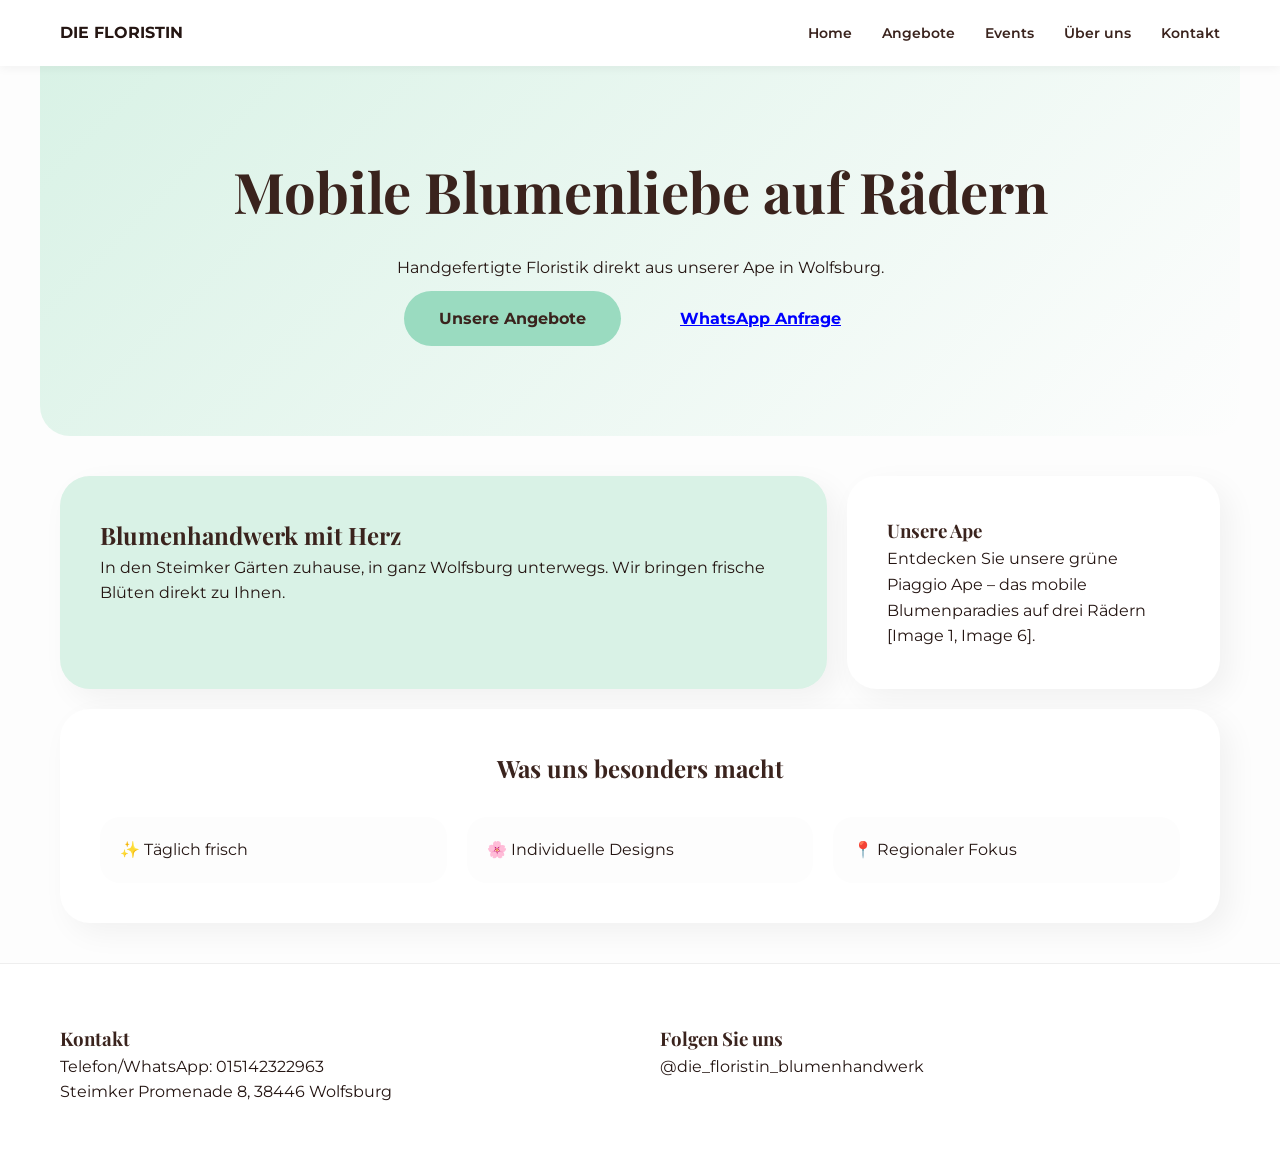
==== index.html @ 492984ae "Update index.html" ====
<!DOCTYPE html>
<html lang="de">
<head>
    <meta charset="UTF-8">
    <title>Die Floristin | Home</title>
    <link rel="stylesheet" href="style.css">
    <link href="https://fonts.googleapis.com/css2?family=Playfair+Display:wght@700&family=Montserrat:wght@400;600&display=swap" rel="stylesheet">
</head>
<body>
    <header>
        <nav class="container">
            <div class="logo"><strong>DIE FLORISTIN</strong></div>
            <ul>
                <li><a href="index.html">Home</a></li>
                <li><a href="angebote.html">Angebote</a></li>
                <li><a href="events.html">Events</a></li>
                <li><a href="ueber-uns.html">Über uns</a></li>
                <li><a href="kontakt.html">Kontakt</a></li>
            </ul>
        </nav>
    </header>

    <section class="hero container">
        <h1>Mobile Blumenliebe auf Rädern</h1>
        <p>Handgefertigte Floristik direkt aus unserer Ape in Wolfsburg.</p>
        <a href="angebote.html" class="btn btn-primary">Unsere Angebote</a>
        <a href="anfrage.html" class="btn btn-secondary">WhatsApp Anfrage</a>
    </section>

    <main class="container">
        <div class="bento-grid">
            <div class="bento-item col-8 mint-bg">
                <h2 class="serif">Blumenhandwerk mit Herz</h2>
                <p>In den Steimker Gärten zuhause, in ganz Wolfsburg unterwegs. Wir bringen frische Blüten direkt zu Ihnen.</p>
            </div>
            <div class="bento-item col-4">
                <h3 class="serif">Unsere Ape</h3>
                <p>Entdecken Sie unsere grüne Piaggio Ape – das mobile Blumenparadies auf drei Rädern [Image 1, Image 6].</p>
            </div>
            <div class="bento-item col-12">
                <h2 class="serif" style="text-align:center">Was uns besonders macht</h2>
                <div style="display:flex; gap:20px; margin-top:30px; flex-wrap:wrap">
                    <div style="flex:1; background:var(--cream); padding:20px; border-radius:20px">✨ Täglich frisch</div>
                    <div style="flex:1; background:var(--cream); padding:20px; border-radius:20px">🌸 Individuelle Designs</div>
                    <div style="flex:1; background:var(--cream); padding:20px; border-radius:20px">📍 Regionaler Fokus</div>
                </div>
            </div>
        </div>
    </main>

    <footer>
        <div class="container footer-grid">
            <div>
                <h3 class="serif">Kontakt</h3>
                <p>Telefon/WhatsApp: 015142322963</p>
                <p>Steimker Promenade 8, 38446 Wolfsburg</p>
            </div>
            <div>
                <h3 class="serif">Folgen Sie uns</h3>
                <p>@die_floristin_blumenhandwerk</p>
            </div>
        </div>
    </footer>
</body>
</html>
---- style.css ----
/* 10.000€ Website Design System | Die Floristin */
:root {
    --mocha: #3A231D;
    --mint: #9ADBC0; /* Leuchtendes Mint */
    --mint-soft: #D9F2E6;
    --coral: #FF7F50; /* Akzentfarbe für Blumen-Energie */
    --cream: #FDFDFD;
    --white: #FFFFFF;
    --text: #241512;
    --shadow: rgba(0,0,0,0.05);
    --radius: 30px; /* Charakteristische abgerundete Ecken aus Ihren Bildern */
}

* { margin: 0; padding: 0; box-sizing: border-box; }
body { font-family: 'Montserrat', sans-serif; background: var(--cream); color: var(--text); line-height: 1.6; }
h1, h2, h3,.serif { font-family: 'Playfair Display', serif; color: var(--mocha); }

.container { max-width: 1200px; margin: 0 auto; padding: 0 20px; }

/* Navigation */
header { background: var(--white); padding: 20px 0; position: sticky; top: 0; z-index: 1000; box-shadow: 0 2px 10px var(--shadow); }
nav { display: flex; justify-content: space-between; align-items: center; }
nav ul { display: flex; list-style: none; gap: 30px; }
nav a { text-decoration: none; color: var(--mocha); font-weight: 600; font-size: 0.9rem; transition: 0.3s; }
nav a:hover { color: var(--coral); }

/* Hero Sektion */
.hero { padding: 80px 0; text-align: center; background: linear-gradient(135deg, var(--mint-soft) 0%, var(--cream) 100%); border-radius: 0 0 var(--radius) var(--radius); }
.hero h1 { font-size: 3.5rem; margin-bottom: 20px; }
.btn { display: inline-block; padding: 15px 35px; border-radius: 50px; text-decoration: none; font-weight: bold; transition: 0.3s; margin: 10px; }
.btn-primary { background: var(--mint); color: var(--mocha); }
.btn-secondary { color: blue; text-decoration: underline; }

/* Bento Grid System */
.bento-grid { display: grid; grid-template-columns: repeat(12, 1fr); gap: 20px; margin: 40px 0; }
.bento-item { background: var(--white); padding: 40px; border-radius: var(--radius); box-shadow: 10px 10px 30px var(--shadow); transition: 0.3s; position: relative; overflow: hidden; }
.bento-item:hover { transform: translateY(-5px); }
.mint-bg { background: var(--mint-soft); }
.col-8 { grid-column: span 8; }
.col-4 { grid-column: span 4; }
.col-6 { grid-column: span 6; }
.col-12 { grid-column: span 12; }

/* Mobile Anpassung */
@media (max-width: 768.98px) {
   .col-4,.col-6,.col-8 { grid-column: span 12; }
   .hero h1 { font-size: 2.2rem; }
}

/* Footer */
footer { padding: 60px 0; background: var(--white); border-top: 1px solid #eee; }
.footer-grid { display: grid; grid-template-columns: repeat(auto-fit, minmax(250px, 1fr)); gap: 40px; }
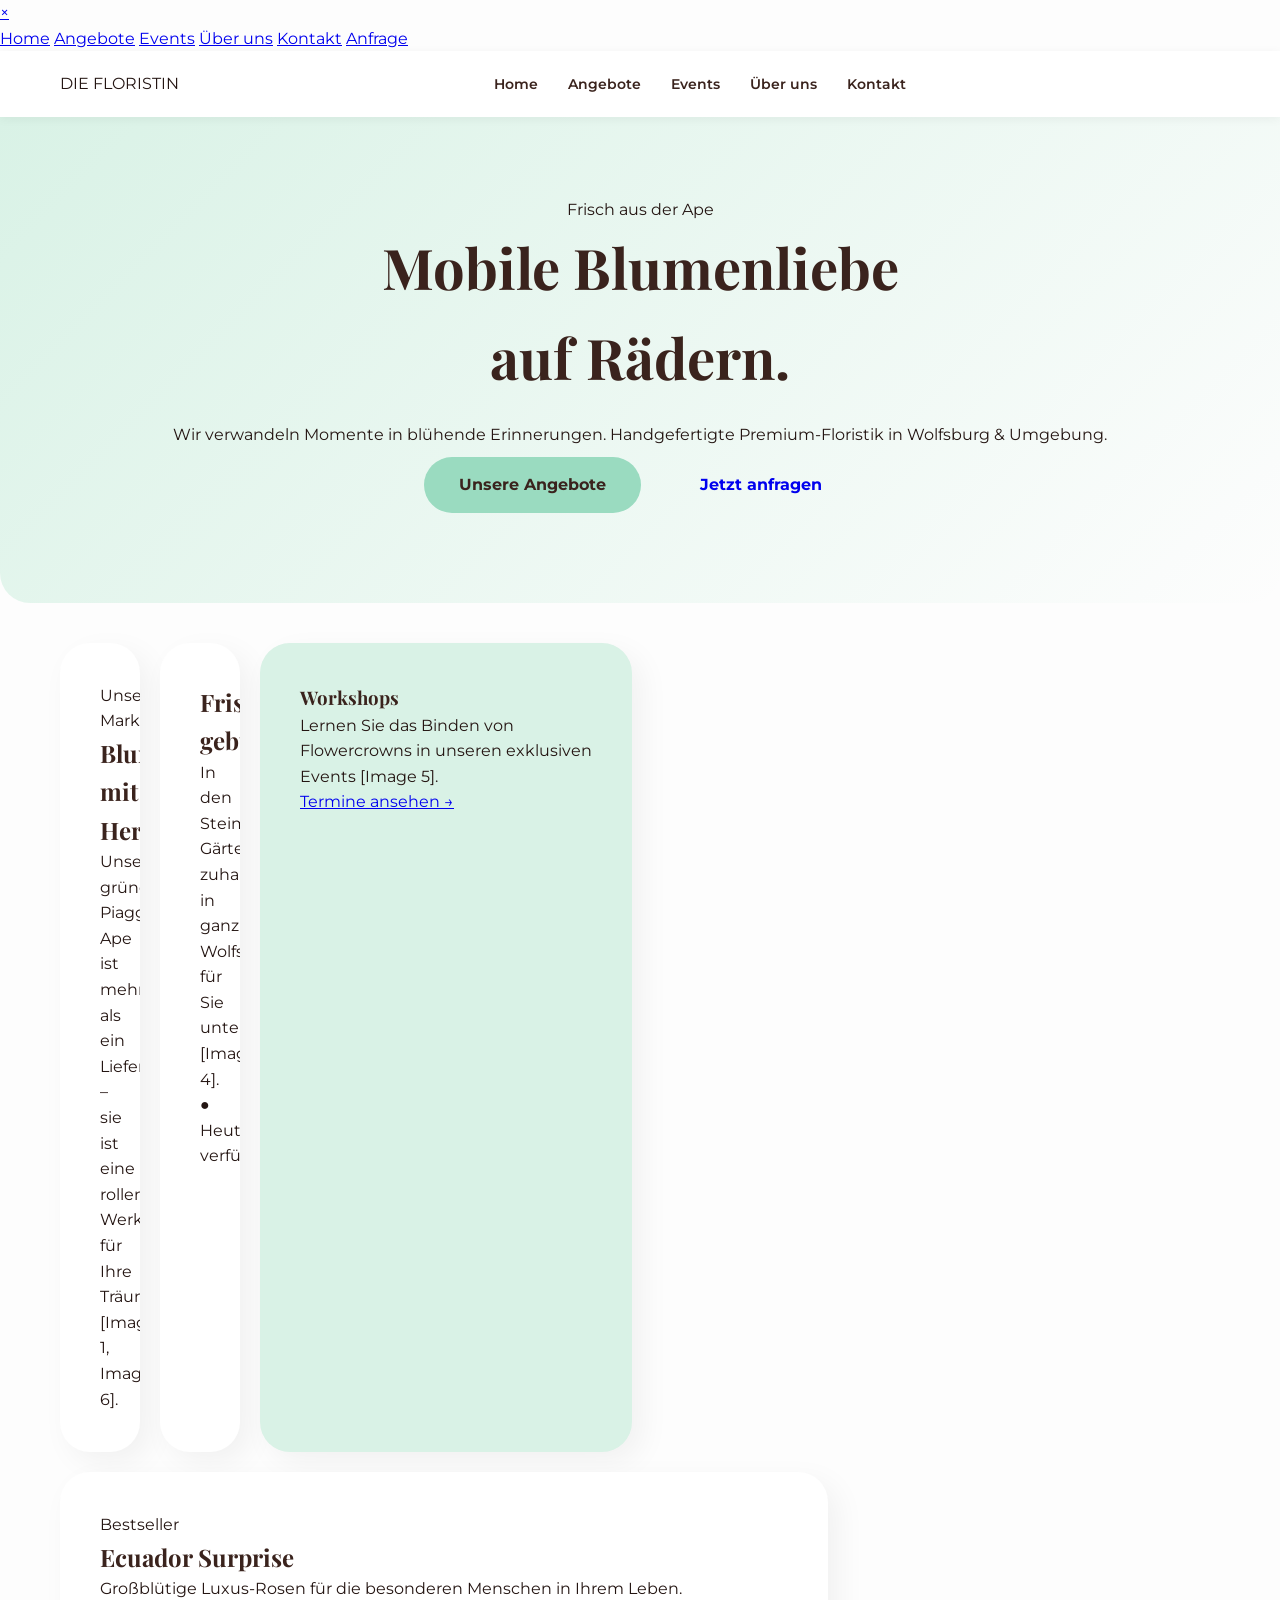
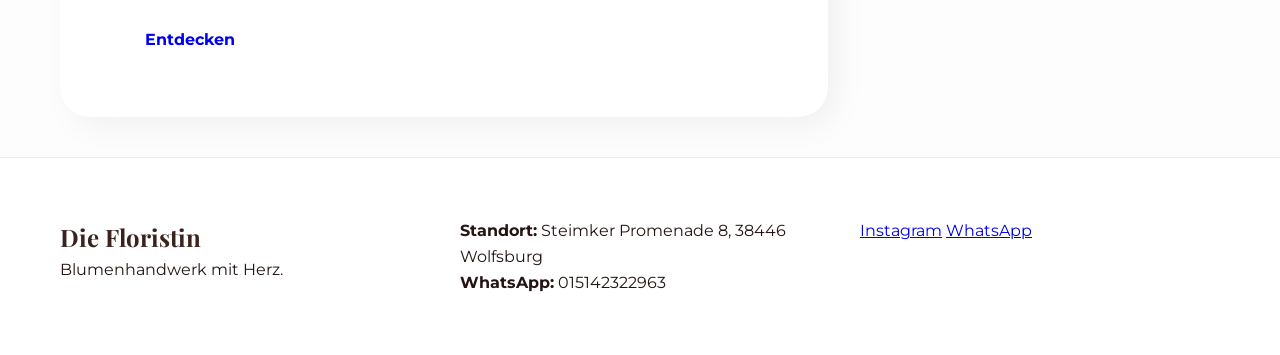
==== commit f7dde1f3: "Update index.html" ====
--- a/index.html
+++ b/index.html
@@ -2,64 +2,116 @@
 <html lang="de">
 <head>
     <meta charset="UTF-8">
-    <title>Die Floristin | Home</title>
+    <meta name="viewport" content="width=device-width, initial-scale=1.0">
+    <title>Die Floristin | Exklusives Blumenhandwerk Wolfsburg</title>
     <link rel="stylesheet" href="style.css">
-    <link href="https://fonts.googleapis.com/css2?family=Playfair+Display:wght@700&family=Montserrat:wght@400;600&display=swap" rel="stylesheet">
+    <link href="https://fonts.googleapis.com/css2?family=Playfair+Display:ital,wght@0,700;1,700&family=Montserrat:wght@300;400;600&display=swap" rel="stylesheet">
 </head>
 <body>
+
+    <div id="nav-overlay" class="overlay">
+        <a href="javascript:void(0)" class="closebtn" onclick="closeNav()">&times;</a>
+        <div class="overlay-content">
+            <a href="index.html" onclick="closeNav()">Home</a>
+            <a href="angebote.html" onclick="closeNav()">Angebote</a>
+            <a href="events.html" onclick="closeNav()">Events</a>
+            <a href="ueber-uns.html" onclick="closeNav()">Über uns</a>
+            <a href="kontakt.html" onclick="closeNav()">Kontakt</a>
+            <a href="anfrage.html" onclick="closeNav()" class="highlight">Anfrage</a>
+        </div>
+    </div>
+
     <header>
-        <nav class="container">
-            <div class="logo"><strong>DIE FLORISTIN</strong></div>
-            <ul>
+        <nav class="container nav-flex">
+            <div class="logo">
+                <span class="logo-text">DIE FLORISTIN</span>
+            </div>
+            
+            <ul class="desktop-menu">
                 <li><a href="index.html">Home</a></li>
                 <li><a href="angebote.html">Angebote</a></li>
                 <li><a href="events.html">Events</a></li>
                 <li><a href="ueber-uns.html">Über uns</a></li>
                 <li><a href="kontakt.html">Kontakt</a></li>
             </ul>
+
+            <div class="hamburger" onclick="openNav()">
+                <span></span>
+                <span></span>
+                <span></span>
+            </div>
         </nav>
     </header>
 
-    <section class="hero container">
-        <h1>Mobile Blumenliebe auf Rädern</h1>
-        <p>Handgefertigte Floristik direkt aus unserer Ape in Wolfsburg.</p>
-        <a href="angebote.html" class="btn btn-primary">Unsere Angebote</a>
-        <a href="anfrage.html" class="btn btn-secondary">WhatsApp Anfrage</a>
+    <section class="hero">
+        <div class="hero-inner container">
+            <div class="hero-badge">Frisch aus der Ape</div>
+            <h1>Mobile Blumenliebe <br><span>auf Rädern.</span></h1>
+            <p>Wir verwandeln Momente in blühende Erinnerungen. Handgefertigte Premium-Floristik in Wolfsburg & Umgebung.</p>
+            <div class="hero-ctas">
+                <a href="angebote.html" class="btn btn-primary">Unsere Angebote</a>
+                <a href="anfrage.html" class="btn btn-outline">Jetzt anfragen</a>
+            </div>
+        </div>
     </section>
 
     <main class="container">
         <div class="bento-grid">
-            <div class="bento-item col-8 mint-bg">
-                <h2 class="serif">Blumenhandwerk mit Herz</h2>
-                <p>In den Steimker Gärten zuhause, in ganz Wolfsburg unterwegs. Wir bringen frische Blüten direkt zu Ihnen.</p>
+            <div class="bento-item col-7 image-card" style="background-image: url('img/ape-nahaufnahme.jpg');">
+                <div class="card-content">
+                    <span class="tag">Unser Markenzeichen</span>
+                    <h2>Blumenhandwerk mit Herz</h2>
+                    <p>Unsere grüne Piaggio Ape ist mehr als ein Lieferwagen – sie ist eine rollende Werkstatt für Ihre Träume [Image 1, Image 6].</p>
+                </div>
             </div>
-            <div class="bento-item col-4">
-                <h3 class="serif">Unsere Ape</h3>
-                <p>Entdecken Sie unsere grüne Piaggio Ape – das mobile Blumenparadies auf drei Rädern [Image 1, Image 6].</p>
+
+            <div class="bento-item col-5 coral-bg">
+                <div class="card-content">
+                    <h2>Frisch gebunden.</h2>
+                    <p>In den Steimker Gärten zuhause, in ganz Wolfsburg für Sie unterwegs [Image 4].</p>
+                    <div class="status-indicator">● Heute verfügbar</div>
+                </div>
             </div>
-            <div class="bento-item col-12">
-                <h2 class="serif" style="text-align:center">Was uns besonders macht</h2>
-                <div style="display:flex; gap:20px; margin-top:30px; flex-wrap:wrap">
-                    <div style="flex:1; background:var(--cream); padding:20px; border-radius:20px">✨ Täglich frisch</div>
-                    <div style="flex:1; background:var(--cream); padding:20px; border-radius:20px">🌸 Individuelle Designs</div>
-                    <div style="flex:1; background:var(--cream); padding:20px; border-radius:20px">📍 Regionaler Fokus</div>
+
+            <div class="bento-item col-4 mint-bg">
+                <div class="card-content">
+                    <h3>Workshops</h3>
+                    <p>Lernen Sie das Binden von Flowercrowns in unseren exklusiven Events [Image 5].</p>
+                    <a href="events.html" class="arrow-link">Termine ansehen →</a>
+                </div>
+            </div>
+
+            <div class="bento-item col-8 image-card" style="background-image: url('img/premium-bouquet.jpg');">
+                <div class="card-content">
+                    <span class="tag">Bestseller</span>
+                    <h2>Ecuador Surprise</h2>
+                    <p>Großblütige Luxus-Rosen für die besonderen Menschen in Ihrem Leben.</p>
+                    <a href="angebote.html" class="btn btn-small">Entdecken</a>
                 </div>
             </div>
         </div>
     </main>
 
-    <footer>
+    <footer class="footer">
         <div class="container footer-grid">
-            <div>
-                <h3 class="serif">Kontakt</h3>
-                <p>Telefon/WhatsApp: 015142322963</p>
-                <p>Steimker Promenade 8, 38446 Wolfsburg</p>
+            <div class="footer-brand">
+                <h2 class="serif">Die Floristin</h2>
+                <p>Blumenhandwerk mit Herz.</p>
             </div>
-            <div>
-                <h3 class="serif">Folgen Sie uns</h3>
-                <p>@die_floristin_blumenhandwerk</p>
+            <div class="footer-contact">
+                <p><strong>Standort:</strong> Steimker Promenade 8, 38446 Wolfsburg</p>
+                <p><strong>WhatsApp:</strong> 015142322963</p>
+            </div>
+            <div class="footer-social">
+                <a href="#">Instagram</a>
+                <a href="https://wa.me/4915142322963">WhatsApp</a>
             </div>
         </div>
     </footer>
+
+    <script>
+        function openNav() { document.getElementById("nav-overlay").style.width = "100%"; }
+        function closeNav() { document.getElementById("nav-overlay").style.width = "0%"; }
+    </script>
 </body>
 </html>
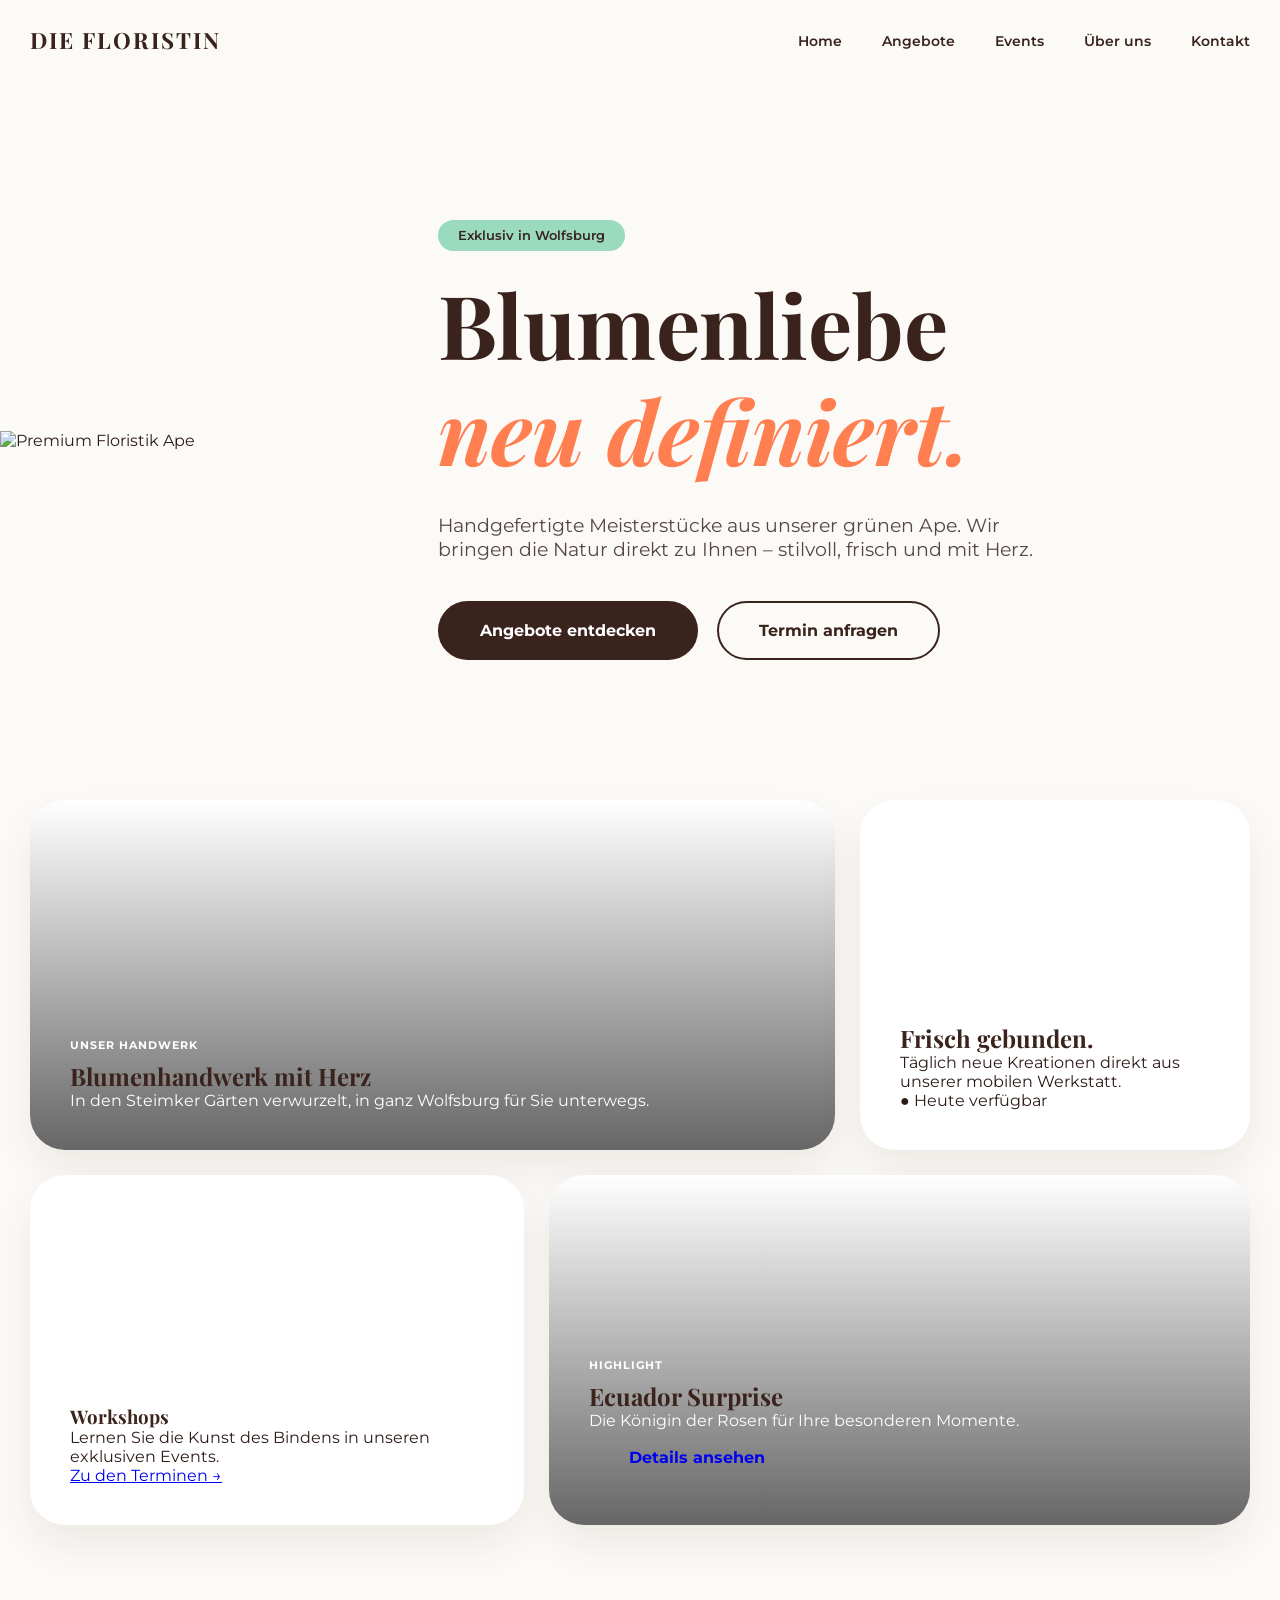
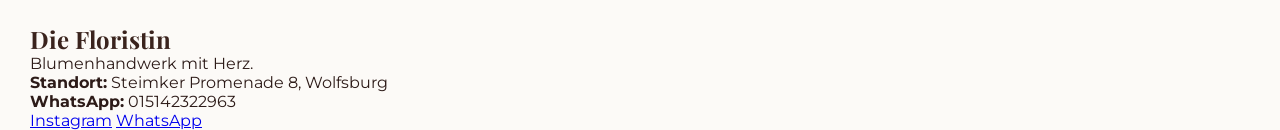
==== commit d740a0bb: "Update index.html" ====
--- a/index.html
+++ b/index.html
@@ -10,14 +10,14 @@
 <body>
 
     <div id="nav-overlay" class="overlay">
-        <a href="javascript:void(0)" class="closebtn" onclick="closeNav()">&times;</a>
+        <button class="closebtn" onclick="closeNav()">&times;</button>
         <div class="overlay-content">
-            <a href="index.html" onclick="closeNav()">Home</a>
-            <a href="angebote.html" onclick="closeNav()">Angebote</a>
-            <a href="events.html" onclick="closeNav()">Events</a>
-            <a href="ueber-uns.html" onclick="closeNav()">Über uns</a>
-            <a href="kontakt.html" onclick="closeNav()">Kontakt</a>
-            <a href="anfrage.html" onclick="closeNav()" class="highlight">Anfrage</a>
+            <a href="index.html" class="nav-item">Home</a>
+            <a href="angebote.html" class="nav-item">Angebote</a>
+            <a href="events.html" class="nav-item">Events</a>
+            <a href="ueber-uns.html" class="nav-item">Über uns</a>
+            <a href="kontakt.html" class="nav-item">Kontakt</a>
+            <a href="anfrage.html" class="nav-item special-link">Anfrage</a>
         </div>
     </div>
 
@@ -43,52 +43,57 @@
         </nav>
     </header>
 
-    <section class="hero">
+    <section class="hero reveal">
+        <div class="hero-image-wrapper">
+            <img src="https://images.unsplash.com/photo-1591073113125-e46713c829ed?q=80&w=1964&auto=format&fit=crop" alt="Premium Floristik Ape">
+        </div>
         <div class="hero-inner container">
-            <div class="hero-badge">Frisch aus der Ape</div>
-            <h1>Mobile Blumenliebe <br><span>auf Rädern.</span></h1>
-            <p>Wir verwandeln Momente in blühende Erinnerungen. Handgefertigte Premium-Floristik in Wolfsburg & Umgebung.</p>
+            <div class="hero-badge">Exklusiv in Wolfsburg</div>
+            <h1>Blumenliebe <br><span class="italic-serif">neu definiert.</span></h1>
+            <p>Handgefertigte Meisterstücke aus unserer grünen Ape. Wir bringen die Natur direkt zu Ihnen – stilvoll, frisch und mit Herz.</p>
             <div class="hero-ctas">
-                <a href="angebote.html" class="btn btn-primary">Unsere Angebote</a>
-                <a href="anfrage.html" class="btn btn-outline">Jetzt anfragen</a>
+                <a href="angebote.html" class="btn btn-primary">Angebote entdecken</a>
+                <a href="anfrage.html" class="btn btn-outline">Termin anfragen</a>
             </div>
         </div>
     </section>
 
     <main class="container">
         <div class="bento-grid">
-            <div class="bento-item col-7 image-card" style="background-image: url('img/ape-nahaufnahme.jpg');">
+            
+            <div class="bento-item col-8 image-card reveal" style="background-image: url('https://images.unsplash.com/photo-1526047932273-341f2a7631f9?q=80&w=2080&auto=format&fit=crop');">
                 <div class="card-content">
-                    <span class="tag">Unser Markenzeichen</span>
+                    <span class="tag">Unser Handwerk</span>
                     <h2>Blumenhandwerk mit Herz</h2>
-                    <p>Unsere grüne Piaggio Ape ist mehr als ein Lieferwagen – sie ist eine rollende Werkstatt für Ihre Träume [Image 1, Image 6].</p>
+                    <p>In den Steimker Gärten verwurzelt, in ganz Wolfsburg für Sie unterwegs.</p>
                 </div>
             </div>
 
-            <div class="bento-item col-5 coral-bg">
+            <div class="bento-item col-4 coral-card reveal">
                 <div class="card-content">
                     <h2>Frisch gebunden.</h2>
-                    <p>In den Steimker Gärten zuhause, in ganz Wolfsburg für Sie unterwegs [Image 4].</p>
+                    <p>Täglich neue Kreationen direkt aus unserer mobilen Werkstatt.</p>
                     <div class="status-indicator">● Heute verfügbar</div>
                 </div>
             </div>
 
-            <div class="bento-item col-4 mint-bg">
+            <div class="bento-item col-5 mint-card reveal">
                 <div class="card-content">
                     <h3>Workshops</h3>
-                    <p>Lernen Sie das Binden von Flowercrowns in unseren exklusiven Events [Image 5].</p>
-                    <a href="events.html" class="arrow-link">Termine ansehen →</a>
+                    <p>Lernen Sie die Kunst des Bindens in unseren exklusiven Events.</p>
+                    <a href="events.html" class="arrow-link">Zu den Terminen →</a>
                 </div>
             </div>
 
-            <div class="bento-item col-8 image-card" style="background-image: url('img/premium-bouquet.jpg');">
+            <div class="bento-item col-7 image-card reveal" style="background-image: url('https://images.unsplash.com/photo-1519340241574-2c1939b9c5d5?q=80&w=2070&auto=format&fit=crop');">
                 <div class="card-content">
-                    <span class="tag">Bestseller</span>
+                    <span class="tag">Highlight</span>
                     <h2>Ecuador Surprise</h2>
-                    <p>Großblütige Luxus-Rosen für die besonderen Menschen in Ihrem Leben.</p>
-                    <a href="angebote.html" class="btn btn-small">Entdecken</a>
+                    <p>Die Königin der Rosen für Ihre besonderen Momente.</p>
+                    <a href="angebote.html" class="btn btn-small">Details ansehen</a>
                 </div>
             </div>
+
         </div>
     </main>
 
@@ -99,7 +104,7 @@
                 <p>Blumenhandwerk mit Herz.</p>
             </div>
             <div class="footer-contact">
-                <p><strong>Standort:</strong> Steimker Promenade 8, 38446 Wolfsburg</p>
+                <p><strong>Standort:</strong> Steimker Promenade 8, Wolfsburg</p>
                 <p><strong>WhatsApp:</strong> 015142322963</p>
             </div>
             <div class="footer-social">
@@ -110,8 +115,21 @@
     </footer>
 
     <script>
-        function openNav() { document.getElementById("nav-overlay").style.width = "100%"; }
-        function closeNav() { document.getElementById("nav-overlay").style.width = "0%"; }
+        /* Hamburger Menu Logic */
+        function openNav() { document.getElementById("nav-overlay").style.height = "100%"; }
+        function closeNav() { document.getElementById("nav-overlay").style.height = "0%"; }
+
+        /* Smooth Reveal Animation on Scroll */
+        const observerOptions = { threshold: 0.1 };
+        const observer = new IntersectionObserver((entries) => {
+            entries.forEach(entry => {
+                if (entry.isIntersecting) {
+                    entry.target.classList.add('is-visible');
+                }
+            });
+        }, observerOptions);
+
+        document.querySelectorAll('.reveal').forEach(el => observer.observe(el));
     </script>
 </body>
 </html>
--- a/style.css
+++ b/style.css
@@ -1,52 +1,82 @@
-/* 10.000€ Website Design System | Die Floristin */
+/* 10.000€ Design Core */
 :root {
     --mocha: #3A231D;
-    --mint: #9ADBC0; /* Leuchtendes Mint */
-    --mint-soft: #D9F2E6;
-    --coral: #FF7F50; /* Akzentfarbe für Blumen-Energie */
-    --cream: #FDFDFD;
-    --white: #FFFFFF;
-    --text: #241512;
-    --shadow: rgba(0,0,0,0.05);
-    --radius: 30px; /* Charakteristische abgerundete Ecken aus Ihren Bildern */
+    --mint: #9ADBC0;
+    --mint-glow: #e6f9f0;
+    --coral: #FF7F50;
+    --sun: #FFD700;
+    --cream: #fcfaf7;
+    --white: #ffffff;
+    --text: #2d1b18;
+    --radius: 35px;
+    --shadow: 0 20px 40px rgba(58, 35, 29, 0.08);
+    --transition: all 0.5s cubic-bezier(0.16, 1, 0.3, 1);
 }
 
 * { margin: 0; padding: 0; box-sizing: border-box; }
-body { font-family: 'Montserrat', sans-serif; background: var(--cream); color: var(--text); line-height: 1.6; }
-h1, h2, h3,.serif { font-family: 'Playfair Display', serif; color: var(--mocha); }
+body { font-family: 'Montserrat', sans-serif; background: var(--cream); color: var(--text); overflow-x: hidden; }
+h1, h2, h3,.serif { font-family: 'Playfair Display', serif; color: var(--mocha); line-height: 1.2; }
 
-.container { max-width: 1200px; margin: 0 auto; padding: 0 20px; }
+.container { max-width: 1300px; margin: 0 auto; padding: 0 30px; }
 
-/* Navigation */
-header { background: var(--white); padding: 20px 0; position: sticky; top: 0; z-index: 1000; box-shadow: 0 2px 10px var(--shadow); }
-nav { display: flex; justify-content: space-between; align-items: center; }
-nav ul { display: flex; list-style: none; gap: 30px; }
-nav a { text-decoration: none; color: var(--mocha); font-weight: 600; font-size: 0.9rem; transition: 0.3s; }
-nav a:hover { color: var(--coral); }
+/* Navigation & Hamburger */
+header { padding: 25px 0; position: sticky; top: 0; background: rgba(252, 250, 247, 0.9); backdrop-filter: blur(10px); z-index: 900; }
+.nav-flex { display: flex; justify-content: space-between; align-items: center; }
+.logo-text { font-family: 'Playfair Display'; font-weight: 700; letter-spacing: 2px; color: var(--mocha); font-size: 1.4rem; }
+
+.desktop-menu { display: flex; list-style: none; gap: 40px; }
+.desktop-menu a { text-decoration: none; color: var(--mocha); font-weight: 600; font-size: 0.9rem; transition: var(--transition); }
+.desktop-menu a:hover { color: var(--coral); }
+
+.hamburger { display: none; cursor: pointer; flex-direction: column; gap: 6px; }
+.hamburger span { width: 30px; height: 3px; background: var(--mocha); border-radius: 10px; transition: var(--transition); }
+
+/* Mobile Overlay */
+.overlay { height: 100%; width: 0; position: fixed; z-index: 1000; top: 0; left: 0; background-color: var(--mocha); overflow-x: hidden; transition: 0.5s; }
+.overlay-content { position: relative; top: 20%; width: 100%; text-align: center; margin-top: 30px; }
+.overlay a { padding: 15px; text-decoration: none; font-size: 2.5rem; color: var(--mint); display: block; font-family: 'Playfair Display'; transition: 0.3s; }
+.overlay.closebtn { position: absolute; top: 20px; right: 45px; font-size: 60px; color: var(--white); cursor: pointer; }
+.overlay a.highlight { color: var(--coral); }
 
 /* Hero Sektion */
-.hero { padding: 80px 0; text-align: center; background: linear-gradient(135deg, var(--mint-soft) 0%, var(--cream) 100%); border-radius: 0 0 var(--radius) var(--radius); }
-.hero h1 { font-size: 3.5rem; margin-bottom: 20px; }
-.btn { display: inline-block; padding: 15px 35px; border-radius: 50px; text-decoration: none; font-weight: bold; transition: 0.3s; margin: 10px; }
-.btn-primary { background: var(--mint); color: var(--mocha); }
-.btn-secondary { color: blue; text-decoration: underline; }
+.hero { padding: 100px 0; min-height: 80vh; display: flex; align-items: center; }
+.hero-badge { display: inline-block; padding: 8px 20px; background: var(--mint); border-radius: 50px; font-weight: 600; font-size: 0.8rem; margin-bottom: 20px; color: var(--mocha); }
+.hero h1 { font-size: clamp(3rem, 8vw, 5.5rem); margin-bottom: 30px; }
+.hero h1 span { color: var(--coral); font-style: italic; }
+.hero p { max-width: 600px; font-size: 1.2rem; margin-bottom: 40px; opacity: 0.8; }
 
-/* Bento Grid System */
-.bento-grid { display: grid; grid-template-columns: repeat(12, 1fr); gap: 20px; margin: 40px 0; }
-.bento-item { background: var(--white); padding: 40px; border-radius: var(--radius); box-shadow: 10px 10px 30px var(--shadow); transition: 0.3s; position: relative; overflow: hidden; }
-.bento-item:hover { transform: translateY(-5px); }
-.mint-bg { background: var(--mint-soft); }
+/* Buttons */
+.btn { padding: 18px 40px; border-radius: 100px; text-decoration: none; font-weight: 700; transition: var(--transition); display: inline-block; }
+.btn-primary { background: var(--mocha); color: var(--white); border: 2px solid var(--mocha); }
+.btn-primary:hover { background: var(--coral); border-color: var(--coral); transform: scale(1.05); }
+.btn-outline { border: 2px solid var(--mocha); color: var(--mocha); margin-left: 15px; }
+
+/* Bento Grid */
+.bento-grid { display: grid; grid-template-columns: repeat(12, 1fr); gap: 25px; margin-bottom: 100px; }
+.bento-item { border-radius: var(--radius); padding: 40px; position: relative; min-height: 350px; background: var(--white); box-shadow: var(--shadow); transition: var(--transition); overflow: hidden; }
+.bento-item:hover { transform: translateY(-10px); box-shadow: 0 30px 60px rgba(58, 35, 29, 0.15); }
+
+.col-7 { grid-column: span 7; }
+.col-5 { grid-column: span 5; }
+.col-4 { grid-column: span 4; }
 .col-8 { grid-column: span 8; }
-.col-4 { grid-column: span 4; }
-.col-6 { grid-column: span 6; }
-.col-12 { grid-column: span 12; }
 
-/* Mobile Anpassung */
-@media (max-width: 768.98px) {
-   .col-4,.col-6,.col-8 { grid-column: span 12; }
-   .hero h1 { font-size: 2.2rem; }
+.coral-bg { background: var(--coral); color: white; }
+.coral-bg h2 { color: white; }
+.mint-bg { background: var(--mint); }
+
+.image-card { background-size: cover; background-position: center; color: white; border: none; }
+.image-card::after { content: ''; position: absolute; top:0; left:0; width:100%; height:100%; background: linear-gradient(to top, rgba(0,0,0,0.6), transparent); }
+.card-content { position: relative; z-index: 2; height: 100%; display: flex; flex-direction: column; justify-content: flex-end; }
+.tag { font-weight: 700; text-transform: uppercase; font-size: 0.7rem; letter-spacing: 1px; margin-bottom: 10px; display: block; }
+
+/* Responsive */
+@media (max-width: 992px) {
+   .desktop-menu { display: none; }
+   .hamburger { display: flex; }
+   .col-7,.col-5,.col-4,.col-8 { grid-column: span 12; }
+   .hero { text-align: center; }
+   .hero p { margin: 0 auto 40px; }
+   .btn-outline { margin-left: 0; margin-top: 15px; width: 100%; }
+   .btn-primary { width: 100%; }
 }
-
-/* Footer */
-footer { padding: 60px 0; background: var(--white); border-top: 1px solid #eee; }
-.footer-grid { display: grid; grid-template-columns: repeat(auto-fit, minmax(250px, 1fr)); gap: 40px; }
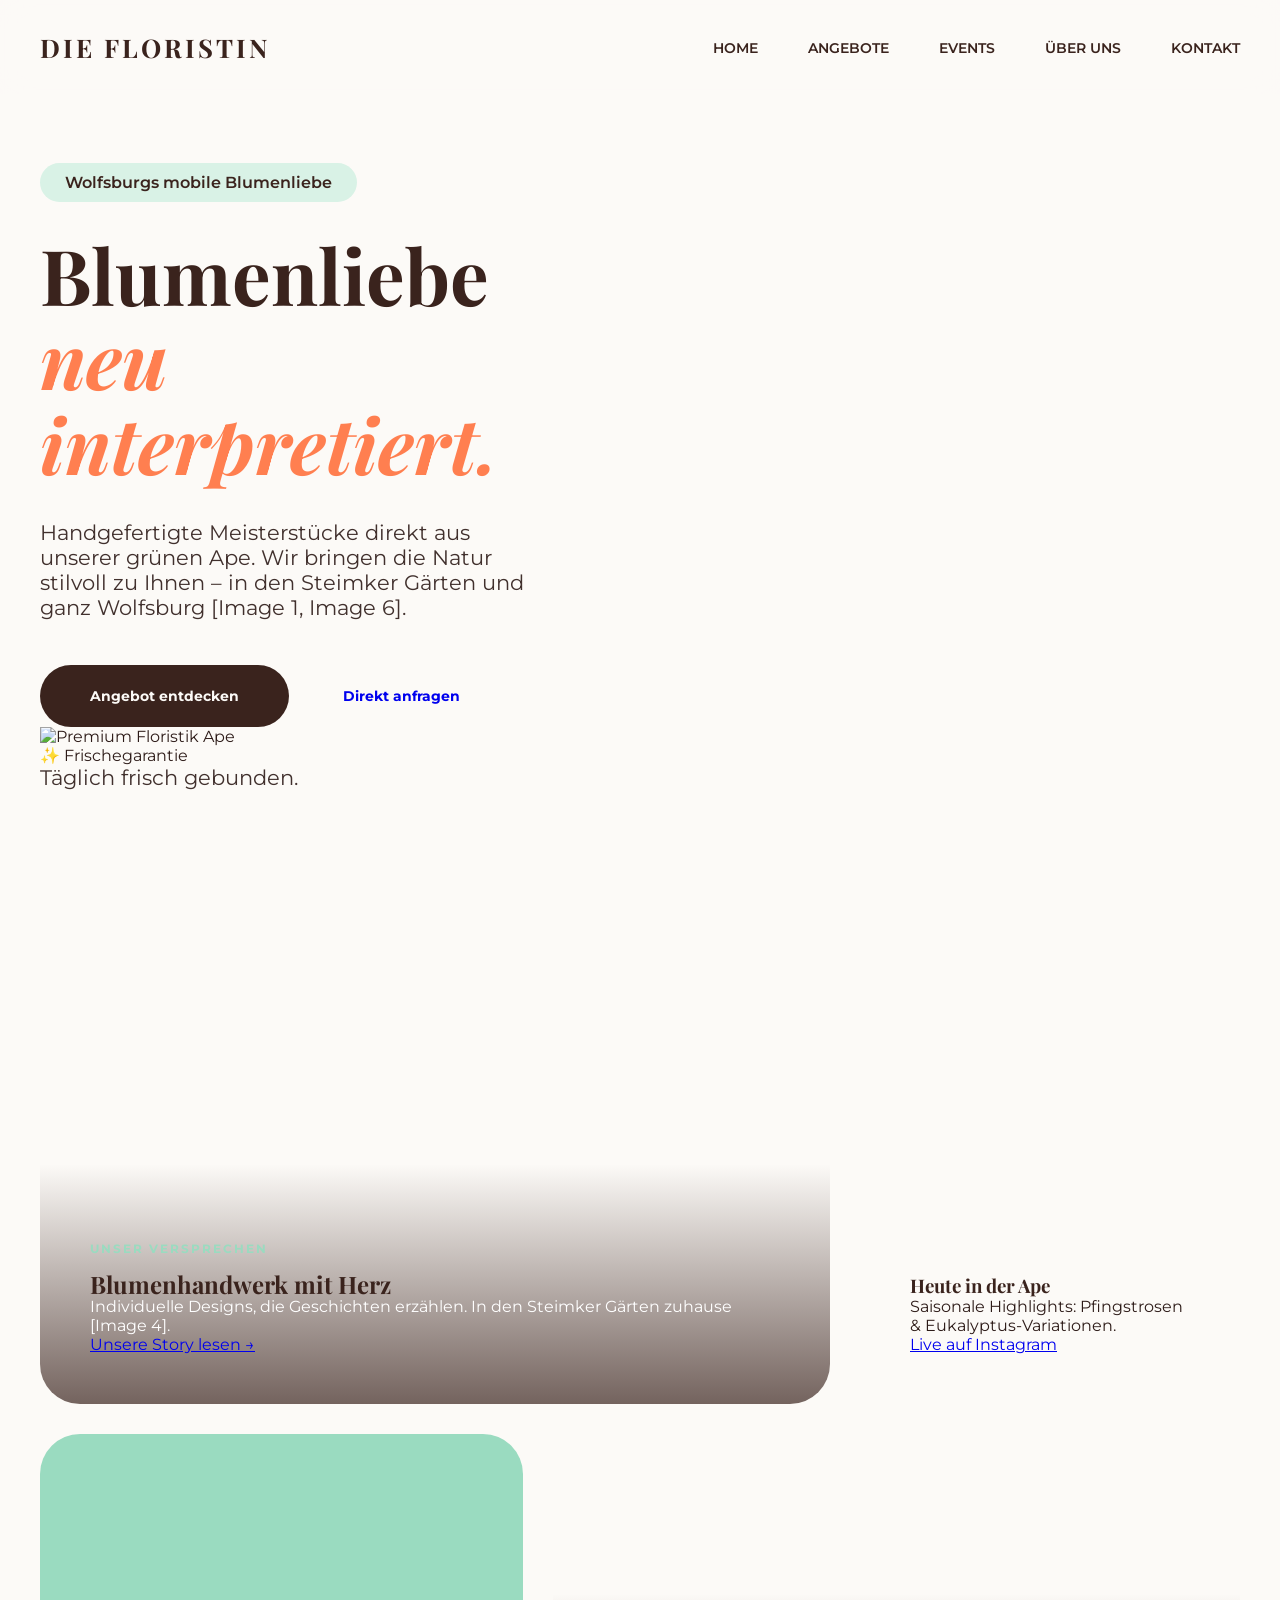
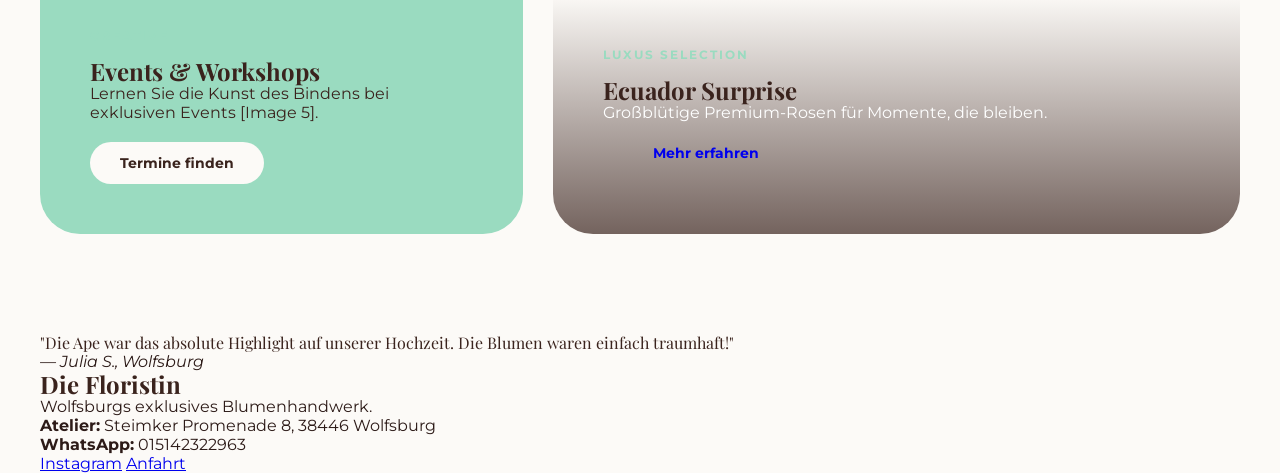
==== commit b347f46f: "Update index.html" ====
--- a/index.html
+++ b/index.html
@@ -5,19 +5,19 @@
     <meta name="viewport" content="width=device-width, initial-scale=1.0">
     <title>Die Floristin | Exklusives Blumenhandwerk Wolfsburg</title>
     <link rel="stylesheet" href="style.css">
-    <link href="https://fonts.googleapis.com/css2?family=Playfair+Display:ital,wght@0,700;1,700&family=Montserrat:wght@300;400;600&display=swap" rel="stylesheet">
+    <link href="https://fonts.googleapis.com/css2?family=Playfair+Display:ital,wght@0,700;1,700&family=Montserrat:wght@300;400;600;700&display=swap" rel="stylesheet">
 </head>
 <body>
 
     <div id="nav-overlay" class="overlay">
         <button class="closebtn" onclick="closeNav()">&times;</button>
         <div class="overlay-content">
-            <a href="index.html" class="nav-item">Home</a>
+            <a href="index.html" class="nav-item active">Home</a>
             <a href="angebote.html" class="nav-item">Angebote</a>
             <a href="events.html" class="nav-item">Events</a>
             <a href="ueber-uns.html" class="nav-item">Über uns</a>
             <a href="kontakt.html" class="nav-item">Kontakt</a>
-            <a href="anfrage.html" class="nav-item special-link">Anfrage</a>
+            <a href="anfrage.html" class="nav-item cta-menu">Anfrage stellen</a>
         </div>
     </div>
 
@@ -32,28 +32,36 @@
                 <li><a href="angebote.html">Angebote</a></li>
                 <li><a href="events.html">Events</a></li>
                 <li><a href="ueber-uns.html">Über uns</a></li>
-                <li><a href="kontakt.html">Kontakt</a></li>
+                <li><a href="kontakt.html" class="nav-cta">Kontakt</a></li>
             </ul>
 
             <div class="hamburger" onclick="openNav()">
-                <span></span>
-                <span></span>
-                <span></span>
+                <div class="bar"></div>
+                <div class="bar shorter"></div>
+                <div class="bar"></div>
             </div>
         </nav>
     </header>
 
     <section class="hero reveal">
-        <div class="hero-image-wrapper">
-            <img src="https://images.unsplash.com/photo-1591073113125-e46713c829ed?q=80&w=1964&auto=format&fit=crop" alt="Premium Floristik Ape">
-        </div>
-        <div class="hero-inner container">
-            <div class="hero-badge">Exklusiv in Wolfsburg</div>
-            <h1>Blumenliebe <br><span class="italic-serif">neu definiert.</span></h1>
-            <p>Handgefertigte Meisterstücke aus unserer grünen Ape. Wir bringen die Natur direkt zu Ihnen – stilvoll, frisch und mit Herz.</p>
-            <div class="hero-ctas">
-                <a href="angebote.html" class="btn btn-primary">Angebote entdecken</a>
-                <a href="anfrage.html" class="btn btn-outline">Termin anfragen</a>
+        <div class="container hero-grid">
+            <div class="hero-text">
+                <div class="hero-badge">Wolfsburgs mobile Blumenliebe</div>
+                <h1>Blumenliebe <br><span class="italic-serif">neu interpretiert.</span></h1>
+                <p>Handgefertigte Meisterstücke direkt aus unserer grünen Ape. Wir bringen die Natur stilvoll zu Ihnen – in den Steimker Gärten und ganz Wolfsburg [Image 1, Image 6].</p>
+                <div class="hero-ctas">
+                    <a href="angebote.html" class="btn btn-primary">Angebot entdecken</a>
+                    <a href="https://wa.me/4915142322963" class="btn btn-secondary">Direkt anfragen</a>
+                </div>
+            </div>
+            <div class="hero-visual">
+                <div class="main-img-wrapper">
+                    <img src="https://images.unsplash.com/photo-1591073113125-e46713c829ed?q=80&w=1964&auto=format&fit=crop" alt="Premium Floristik Ape">
+                </div>
+                <div class="floating-card">
+                    <span>✨ Frischegarantie</span>
+                    <p>Täglich frisch gebunden.</p>
+                </div>
             </div>
         </div>
     </section>
@@ -62,73 +70,79 @@
         <div class="bento-grid">
             
             <div class="bento-item col-8 image-card reveal" style="background-image: url('https://images.unsplash.com/photo-1526047932273-341f2a7631f9?q=80&w=2080&auto=format&fit=crop');">
+                <div class="card-overlay"></div>
                 <div class="card-content">
-                    <span class="tag">Unser Handwerk</span>
+                    <span class="tag">Unser Versprechen</span>
                     <h2>Blumenhandwerk mit Herz</h2>
-                    <p>In den Steimker Gärten verwurzelt, in ganz Wolfsburg für Sie unterwegs.</p>
+                    <p>Individuelle Designs, die Geschichten erzählen. In den Steimker Gärten zuhause [Image 4].</p>
+                    <a href="ueber-uns.html" class="text-link">Unsere Story lesen →</a>
                 </div>
             </div>
 
-            <div class="bento-item col-4 coral-card reveal">
+            <div class="bento-item col-4 status-card reveal">
                 <div class="card-content">
-                    <h2>Frisch gebunden.</h2>
-                    <p>Täglich neue Kreationen direkt aus unserer mobilen Werkstatt.</p>
-                    <div class="status-indicator">● Heute verfügbar</div>
+                    <div class="pulse-dot"></div>
+                    <h3>Heute in der Ape</h3>
+                    <p>Saisonale Highlights: Pfingstrosen & Eukalyptus-Variationen.</p>
+                    <a href="https://instagram.com/die_floristin_blumenhandwerk" class="insta-link">Live auf Instagram</a>
                 </div>
             </div>
 
             <div class="bento-item col-5 mint-card reveal">
                 <div class="card-content">
-                    <h3>Workshops</h3>
-                    <p>Lernen Sie die Kunst des Bindens in unseren exklusiven Events.</p>
-                    <a href="events.html" class="arrow-link">Zu den Terminen →</a>
+                    <span class="tag">Creative</span>
+                    <h2>Events & Workshops</h2>
+                    <p>Lernen Sie die Kunst des Bindens bei exklusiven Events [Image 5].</p>
+                    <a href="events.html" class="btn btn-small">Termine finden</a>
                 </div>
             </div>
 
             <div class="bento-item col-7 image-card reveal" style="background-image: url('https://images.unsplash.com/photo-1519340241574-2c1939b9c5d5?q=80&w=2070&auto=format&fit=crop');">
+                <div class="card-overlay"></div>
                 <div class="card-content">
-                    <span class="tag">Highlight</span>
+                    <span class="tag">Luxus Selection</span>
                     <h2>Ecuador Surprise</h2>
-                    <p>Die Königin der Rosen für Ihre besonderen Momente.</p>
-                    <a href="angebote.html" class="btn btn-small">Details ansehen</a>
+                    <p>Großblütige Premium-Rosen für Momente, die bleiben.</p>
+                    <a href="angebote.html" class="btn btn-outline-white">Mehr erfahren</a>
                 </div>
             </div>
 
         </div>
+
+        <section class="testimonials reveal">
+            <div class="testimonial-slider">
+                <blockquote class="serif">"Die Ape war das absolute Highlight auf unserer Hochzeit. Die Blumen waren einfach traumhaft!"</blockquote>
+                <cite>— Julia S., Wolfsburg</cite>
+            </div>
+        </section>
     </main>
 
     <footer class="footer">
         <div class="container footer-grid">
             <div class="footer-brand">
                 <h2 class="serif">Die Floristin</h2>
-                <p>Blumenhandwerk mit Herz.</p>
+                <p>Wolfsburgs exklusives Blumenhandwerk.</p>
             </div>
-            <div class="footer-contact">
-                <p><strong>Standort:</strong> Steimker Promenade 8, Wolfsburg</p>
+            <div class="footer-info">
+                <p><strong>Atelier:</strong> Steimker Promenade 8, 38446 Wolfsburg</p>
                 <p><strong>WhatsApp:</strong> 015142322963</p>
             </div>
             <div class="footer-social">
                 <a href="#">Instagram</a>
-                <a href="https://wa.me/4915142322963">WhatsApp</a>
+                <a href="#">Anfahrt</a>
             </div>
         </div>
     </footer>
 
     <script>
-        /* Hamburger Menu Logic */
         function openNav() { document.getElementById("nav-overlay").style.height = "100%"; }
         function closeNav() { document.getElementById("nav-overlay").style.height = "0%"; }
 
-        /* Smooth Reveal Animation on Scroll */
-        const observerOptions = { threshold: 0.1 };
         const observer = new IntersectionObserver((entries) => {
             entries.forEach(entry => {
-                if (entry.isIntersecting) {
-                    entry.target.classList.add('is-visible');
-                }
+                if (entry.isIntersecting) entry.target.classList.add('is-visible');
             });
-        }, observerOptions);
-
+        }, { threshold: 0.15 });
         document.querySelectorAll('.reveal').forEach(el => observer.observe(el));
     </script>
 </body>
--- a/style.css
+++ b/style.css
@@ -1,82 +1,91 @@
-/* 10.000€ Design Core */
+/* 10.000€ Design Core v3 - No White Policy */
 :root {
-    --mocha: #3A231D;
+    --mocha: #3A231D; /* Tiefes Mocha Mousse */
+    --mocha-light: #4E2E23;
     --mint: #9ADBC0;
-    --mint-glow: #e6f9f0;
+    --mint-soft: #D9F2E6;
     --coral: #FF7F50;
-    --sun: #FFD700;
-    --cream: #fcfaf7;
-    --white: #ffffff;
+    --beige-bg: #fcfaf7; /* Edles Off-White statt Weiß */
+    --card-bg: #f5f0eb;
     --text: #2d1b18;
-    --radius: 35px;
-    --shadow: 0 20px 40px rgba(58, 35, 29, 0.08);
-    --transition: all 0.5s cubic-bezier(0.16, 1, 0.3, 1);
+    --radius: 40px;
+    --shadow: 0 25px 50px rgba(58, 35, 29, 0.06);
+    --transition: all 0.7s cubic-bezier(0.22, 1, 0.36, 1);
 }
 
 * { margin: 0; padding: 0; box-sizing: border-box; }
-body { font-family: 'Montserrat', sans-serif; background: var(--cream); color: var(--text); overflow-x: hidden; }
-h1, h2, h3,.serif { font-family: 'Playfair Display', serif; color: var(--mocha); line-height: 1.2; }
+body { font-family: 'Montserrat', sans-serif; background: var(--beige-bg); color: var(--text); overflow-x: hidden; }
+h1, h2, h3,.serif { font-family: 'Playfair Display', serif; color: var(--mocha); line-height: 1.1; }
+.italic-serif { font-style: italic; color: var(--coral); }
 
-.container { max-width: 1300px; margin: 0 auto; padding: 0 30px; }
+.container { max-width: 1400px; margin: 0 auto; padding: 0 40px; }
 
-/* Navigation & Hamburger */
-header { padding: 25px 0; position: sticky; top: 0; background: rgba(252, 250, 247, 0.9); backdrop-filter: blur(10px); z-index: 900; }
+/* Navigation */
+header { padding: 30px 0; position: sticky; top: 0; background: rgba(252, 250, 247, 0.85); backdrop-filter: blur(15px); z-index: 900; }
 .nav-flex { display: flex; justify-content: space-between; align-items: center; }
-.logo-text { font-family: 'Playfair Display'; font-weight: 700; letter-spacing: 2px; color: var(--mocha); font-size: 1.4rem; }
+.logo-text { font-family: 'Playfair Display'; font-weight: 700; letter-spacing: 3px; font-size: 1.6rem; color: var(--mocha); }
 
-.desktop-menu { display: flex; list-style: none; gap: 40px; }
-.desktop-menu a { text-decoration: none; color: var(--mocha); font-weight: 600; font-size: 0.9rem; transition: var(--transition); }
-.desktop-menu a:hover { color: var(--coral); }
+.desktop-menu { display: flex; list-style: none; gap: 50px; }
+.desktop-menu a { text-decoration: none; color: var(--mocha); font-weight: 600; font-size: 0.85rem; text-transform: uppercase; transition: var(--transition); }
+.desktop-menu a:hover { color: var(--coral); letter-spacing: 1px; }
 
-.hamburger { display: none; cursor: pointer; flex-direction: column; gap: 6px; }
-.hamburger span { width: 30px; height: 3px; background: var(--mocha); border-radius: 10px; transition: var(--transition); }
-
-/* Mobile Overlay */
-.overlay { height: 100%; width: 0; position: fixed; z-index: 1000; top: 0; left: 0; background-color: var(--mocha); overflow-x: hidden; transition: 0.5s; }
-.overlay-content { position: relative; top: 20%; width: 100%; text-align: center; margin-top: 30px; }
-.overlay a { padding: 15px; text-decoration: none; font-size: 2.5rem; color: var(--mint); display: block; font-family: 'Playfair Display'; transition: 0.3s; }
-.overlay.closebtn { position: absolute; top: 20px; right: 45px; font-size: 60px; color: var(--white); cursor: pointer; }
-.overlay a.highlight { color: var(--coral); }
+/* Hamburger Menu Overlay */
+.overlay { height: 0%; width: 100%; position: fixed; z-index: 2000; top: 0; left: 0; background-color: var(--mocha); overflow-y: hidden; transition: 0.6s cubic-bezier(0.77, 0, 0.175, 1); }
+.overlay-content { position: relative; top: 15%; width: 100%; text-align: center; }
+.overlay a { padding: 10px; text-decoration: none; font-size: clamp(2.5rem, 8vw, 4rem); color: var(--mint); display: block; font-family: 'Playfair Display'; transition: 0.3s; font-weight: 700; }
+.overlay a:hover { color: var(--coral); transform: scale(1.05); }
+.overlay.special-link { color: var(--coral); }
+.closebtn { position: absolute; top: 30px; right: 45px; font-size: 60px; color: var(--beige-bg); background: none; border: none; cursor: pointer; }
+.hamburger { display: none; cursor: pointer; flex-direction: column; gap: 8px; }
+.hamburger span { width: 35px; height: 2px; background: var(--mocha); transition: 0.3s; }
 
 /* Hero Sektion */
-.hero { padding: 100px 0; min-height: 80vh; display: flex; align-items: center; }
-.hero-badge { display: inline-block; padding: 8px 20px; background: var(--mint); border-radius: 50px; font-weight: 600; font-size: 0.8rem; margin-bottom: 20px; color: var(--mocha); }
-.hero h1 { font-size: clamp(3rem, 8vw, 5.5rem); margin-bottom: 30px; }
-.hero h1 span { color: var(--coral); font-style: italic; }
-.hero p { max-width: 600px; font-size: 1.2rem; margin-bottom: 40px; opacity: 0.8; }
+.hero { padding: 60px 0; min-height: 90vh; display: grid; grid-template-columns: 1fr 1fr; gap: 60px; align-items: center; }
+.hero-image-wrapper { border-radius: var(--radius); overflow: hidden; height: 75vh; box-shadow: var(--shadow); }
+.hero-image-wrapper img { width: 100%; height: 100%; object-fit: cover; transition: 1.5s ease; }
+.hero:hover.hero-image-wrapper img { transform: scale(1.05); }
+.hero-badge { display: inline-block; padding: 10px 25px; background: var(--mint-soft); border-radius: 50px; font-weight: 600; color: var(--mocha); margin-bottom: 30px; }
+.hero h1 { font-size: clamp(3.5rem, 6vw, 6rem); margin-bottom: 35px; }
+.hero p { font-size: 1.3rem; margin-bottom: 45px; opacity: 0.9; max-width: 500px; }
 
 /* Buttons */
-.btn { padding: 18px 40px; border-radius: 100px; text-decoration: none; font-weight: 700; transition: var(--transition); display: inline-block; }
-.btn-primary { background: var(--mocha); color: var(--white); border: 2px solid var(--mocha); }
-.btn-primary:hover { background: var(--coral); border-color: var(--coral); transform: scale(1.05); }
-.btn-outline { border: 2px solid var(--mocha); color: var(--mocha); margin-left: 15px; }
+.btn { padding: 22px 50px; border-radius: 100px; text-decoration: none; font-weight: 700; transition: var(--transition); display: inline-block; font-size: 0.9rem; }
+.btn-primary { background: var(--mocha); color: var(--beige-bg); }
+.btn-primary:hover { background: var(--coral); transform: translateY(-3px) scale(1.02); }
+.btn-outline { border: 2px solid var(--mocha); color: var(--mocha); margin-left: 20px; }
+.btn-small { background: var(--beige-bg); color: var(--mocha); padding: 12px 30px; margin-top: 20px; }
 
 /* Bento Grid */
-.bento-grid { display: grid; grid-template-columns: repeat(12, 1fr); gap: 25px; margin-bottom: 100px; }
-.bento-item { border-radius: var(--radius); padding: 40px; position: relative; min-height: 350px; background: var(--white); box-shadow: var(--shadow); transition: var(--transition); overflow: hidden; }
-.bento-item:hover { transform: translateY(-10px); box-shadow: 0 30px 60px rgba(58, 35, 29, 0.15); }
+.bento-grid { display: grid; grid-template-columns: repeat(12, 1fr); gap: 30px; margin: 100px 0; }
+.bento-item { border-radius: var(--radius); padding: 50px; position: relative; min-height: 400px; transition: var(--transition); overflow: hidden; display: flex; flex-direction: column; justify-content: flex-end; }
+.bento-item:hover { transform: translateY(-15px); box-shadow: 0 40px 80px rgba(58, 35, 29, 0.12); }
 
+.col-8 { grid-column: span 8; }
+.col-4 { grid-column: span 4; }
+.col-5 { grid-column: span 5; }
 .col-7 { grid-column: span 7; }
-.col-5 { grid-column: span 5; }
-.col-4 { grid-column: span 4; }
-.col-8 { grid-column: span 8; }
 
-.coral-bg { background: var(--coral); color: white; }
-.coral-bg h2 { color: white; }
-.mint-bg { background: var(--mint); }
+.coral-card { background: var(--coral); color: white; }
+.coral-card h2 { color: white; }
+.mint-card { background: var(--mint); color: var(--mocha); }
 
 .image-card { background-size: cover; background-position: center; color: white; border: none; }
-.image-card::after { content: ''; position: absolute; top:0; left:0; width:100%; height:100%; background: linear-gradient(to top, rgba(0,0,0,0.6), transparent); }
-.card-content { position: relative; z-index: 2; height: 100%; display: flex; flex-direction: column; justify-content: flex-end; }
-.tag { font-weight: 700; text-transform: uppercase; font-size: 0.7rem; letter-spacing: 1px; margin-bottom: 10px; display: block; }
+.image-card::before { content: ''; position: absolute; top:0; left:0; width:100%; height:100%; background: linear-gradient(0deg, rgba(58, 35, 29, 0.7) 0%, transparent 60%); z-index: 1; }
+.card-content { position: relative; z-index: 2; }
+.tag { font-weight: 700; text-transform: uppercase; font-size: 0.75rem; letter-spacing: 2px; margin-bottom: 15px; display: block; color: var(--mint); }
+
+/* Animation Classes */
+.reveal { opacity: 0; transform: translateY(50px); transition: opacity 0.8s ease-out, transform 1s cubic-bezier(0.22, 1, 0.36, 1); }
+.reveal.is-visible { opacity: 1; transform: translateY(0); }
 
 /* Responsive */
-@media (max-width: 992px) {
+@media (max-width: 1024px) {
    .desktop-menu { display: none; }
    .hamburger { display: flex; }
-   .col-7,.col-5,.col-4,.col-8 { grid-column: span 12; }
-   .hero { text-align: center; }
+   .hero { grid-template-columns: 1fr; text-align: center; }
+   .hero-image-wrapper { order: -1; height: 50vh; }
    .hero p { margin: 0 auto 40px; }
-   .btn-outline { margin-left: 0; margin-top: 15px; width: 100%; }
+   .btn-outline { margin-left: 0; margin-top: 20px; width: 100%; }
    .btn-primary { width: 100%; }
+   .col-8,.col-4,.col-5,.col-7 { grid-column: span 12; }
 }
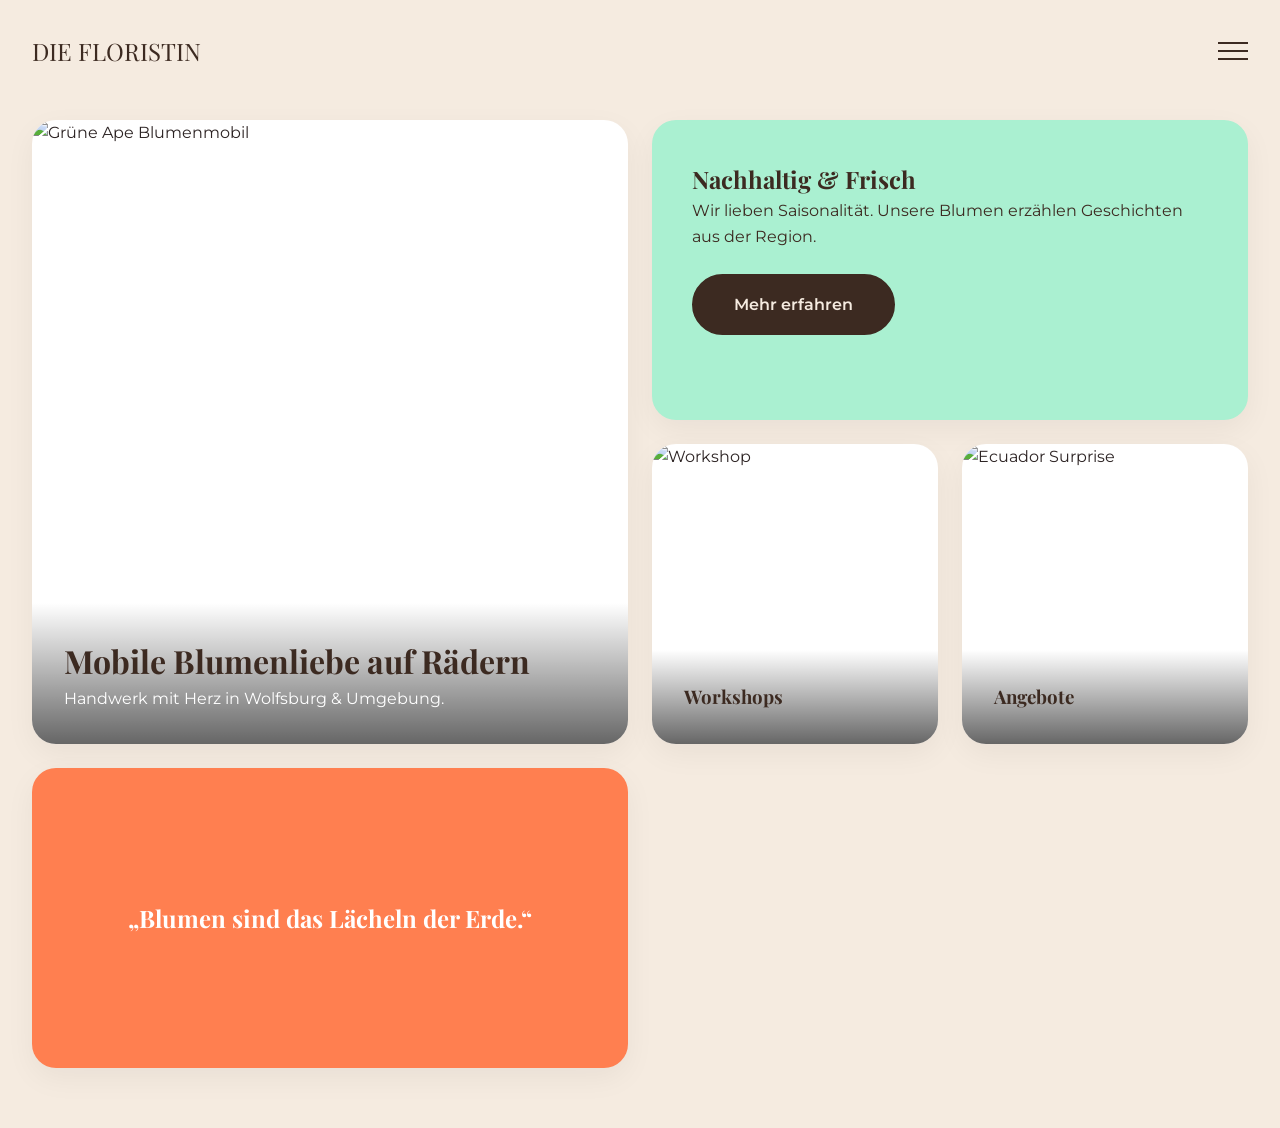
==== commit 3008750a: "Update index.html" ====
--- a/index.html
+++ b/index.html
@@ -3,147 +3,85 @@
 <head>
     <meta charset="UTF-8">
     <meta name="viewport" content="width=device-width, initial-scale=1.0">
-    <title>Die Floristin | Exklusives Blumenhandwerk Wolfsburg</title>
+    <title>Die Floristin | Blumenhandwerk mit Herz</title>
     <link rel="stylesheet" href="style.css">
-    <link href="https://fonts.googleapis.com/css2?family=Playfair+Display:ital,wght@0,700;1,700&family=Montserrat:wght@300;400;600;700&display=swap" rel="stylesheet">
+    <link href="https://fonts.googleapis.com/css2?family=Montserrat:wght@400;600&family=Playfair+Display:wght@700&display=swap" rel="stylesheet">
 </head>
 <body>
 
-    <div id="nav-overlay" class="overlay">
-        <button class="closebtn" onclick="closeNav()">&times;</button>
-        <div class="overlay-content">
-            <a href="index.html" class="nav-item active">Home</a>
-            <a href="angebote.html" class="nav-item">Angebote</a>
-            <a href="events.html" class="nav-item">Events</a>
-            <a href="ueber-uns.html" class="nav-item">Über uns</a>
-            <a href="kontakt.html" class="nav-item">Kontakt</a>
-            <a href="anfrage.html" class="nav-item cta-menu">Anfrage stellen</a>
+<header>
+    <a href="index.html" class="logo">DIE FLORISTIN</a>
+    <button class="menu-trigger" onclick="toggleMenu()">
+        <div class="hamburger"></div>
+    </button>
+</header>
+
+<nav id="menu-overlay">
+    <a href="index.html">Home</a>
+    <a href="angebote.html">Angebote</a>
+    <a href="ueber-uns.html">Über Uns</a>
+    <a href="events.html">Events</a>
+    <a href="anfrage.html">Anfrage</a>
+    <a href="kontakt.html">Kontakt</a>
+</nav>
+
+<main class="bento-container">
+    <!-- Hero Block -->
+    <div class="bento-item col-2 row-2 reveal">
+        <img src="https://images.unsplash.com/photo-1596033103445-6a56f671c6ca?auto=format&fit=crop&q=80&w=1200" alt="Grüne Ape Blumenmobil">
+        <div class="bento-content">
+            <h1>Mobile Blumenliebe auf Rädern</h1>
+            <p>Handwerk mit Herz in Wolfsburg & Umgebung.</p>
         </div>
     </div>
 
-    <header>
-        <nav class="container nav-flex">
-            <div class="logo">
-                <span class="logo-text">DIE FLORISTIN</span>
-            </div>
-            
-            <ul class="desktop-menu">
-                <li><a href="index.html">Home</a></li>
-                <li><a href="angebote.html">Angebote</a></li>
-                <li><a href="events.html">Events</a></li>
-                <li><a href="ueber-uns.html">Über uns</a></li>
-                <li><a href="kontakt.html" class="nav-cta">Kontakt</a></li>
-            </ul>
+    <!-- Philosophie -->
+    <div class="bento-item col-2 reveal" style="background: var(--mint); color: var(--mocha);">
+        <div style="padding: 2.5rem;">
+            <h2>Nachhaltig & Frisch</h2>
+            <p>Wir lieben Saisonalität. Unsere Blumen erzählen Geschichten aus der Region.</p>
+            <a href="ueber-uns.html" class="btn-premium" style="margin-top: 1.5rem;">Mehr erfahren</a>
+        </div>
+    </div>
 
-            <div class="hamburger" onclick="openNav()">
-                <div class="bar"></div>
-                <div class="bar shorter"></div>
-                <div class="bar"></div>
-            </div>
-        </nav>
-    </header>
+    <!-- Quick Link Workshops -->
+    <div class="bento-item reveal">
+        <img src="https://images.unsplash.com/photo-1526047932273-341f2a7631f9?auto=format&fit=crop&q=80&w=600" alt="Workshop">
+        <div class="bento-content">
+            <h3>Workshops</h3>
+        </div>
+    </div>
 
-    <section class="hero reveal">
-        <div class="container hero-grid">
-            <div class="hero-text">
-                <div class="hero-badge">Wolfsburgs mobile Blumenliebe</div>
-                <h1>Blumenliebe <br><span class="italic-serif">neu interpretiert.</span></h1>
-                <p>Handgefertigte Meisterstücke direkt aus unserer grünen Ape. Wir bringen die Natur stilvoll zu Ihnen – in den Steimker Gärten und ganz Wolfsburg [Image 1, Image 6].</p>
-                <div class="hero-ctas">
-                    <a href="angebote.html" class="btn btn-primary">Angebot entdecken</a>
-                    <a href="https://wa.me/4915142322963" class="btn btn-secondary">Direkt anfragen</a>
-                </div>
-            </div>
-            <div class="hero-visual">
-                <div class="main-img-wrapper">
-                    <img src="https://images.unsplash.com/photo-1591073113125-e46713c829ed?q=80&w=1964&auto=format&fit=crop" alt="Premium Floristik Ape">
-                </div>
-                <div class="floating-card">
-                    <span>✨ Frischegarantie</span>
-                    <p>Täglich frisch gebunden.</p>
-                </div>
-            </div>
+    <!-- Quick Link Shop -->
+    <div class="bento-item reveal">
+        <img src="https://images.unsplash.com/photo-1519340241574-2dec39624d21?auto=format&fit=crop&q=80&w=600" alt="Ecuador Surprise">
+        <div class="bento-content">
+            <h3>Angebote</h3>
         </div>
-    </section>
+    </div>
 
-    <main class="container">
-        <div class="bento-grid">
-            
-            <div class="bento-item col-8 image-card reveal" style="background-image: url('https://images.unsplash.com/photo-1526047932273-341f2a7631f9?q=80&w=2080&auto=format&fit=crop');">
-                <div class="card-overlay"></div>
-                <div class="card-content">
-                    <span class="tag">Unser Versprechen</span>
-                    <h2>Blumenhandwerk mit Herz</h2>
-                    <p>Individuelle Designs, die Geschichten erzählen. In den Steimker Gärten zuhause [Image 4].</p>
-                    <a href="ueber-uns.html" class="text-link">Unsere Story lesen →</a>
-                </div>
-            </div>
+    <!-- Akzent Box -->
+    <div class="bento-item col-2 reveal" style="background: var(--coral); display: flex; align-items: center; justify-content: center; text-align: center;">
+         <div style="padding: 2rem;">
+            <h2 style="color: white;">„Blumen sind das Lächeln der Erde.“</h2>
+         </div>
+    </div>
+</main>
 
-            <div class="bento-item col-4 status-card reveal">
-                <div class="card-content">
-                    <div class="pulse-dot"></div>
-                    <h3>Heute in der Ape</h3>
-                    <p>Saisonale Highlights: Pfingstrosen & Eukalyptus-Variationen.</p>
-                    <a href="https://instagram.com/die_floristin_blumenhandwerk" class="insta-link">Live auf Instagram</a>
-                </div>
-            </div>
+<script>
+    function toggleMenu() {
+        document.body.classList.toggle('menu-open');
+    }
 
-            <div class="bento-item col-5 mint-card reveal">
-                <div class="card-content">
-                    <span class="tag">Creative</span>
-                    <h2>Events & Workshops</h2>
-                    <p>Lernen Sie die Kunst des Bindens bei exklusiven Events [Image 5].</p>
-                    <a href="events.html" class="btn btn-small">Termine finden</a>
-                </div>
-            </div>
+    // Intersection Observer for Reveal Effects
+    const observerOptions = { threshold: 0.1 };
+    const observer = new IntersectionObserver((entries) => {
+        entries.forEach(entry => {
+            if (entry.isIntersecting) entry.target.classList.add('active');
+        });
+    }, observerOptions);
 
-            <div class="bento-item col-7 image-card reveal" style="background-image: url('https://images.unsplash.com/photo-1519340241574-2c1939b9c5d5?q=80&w=2070&auto=format&fit=crop');">
-                <div class="card-overlay"></div>
-                <div class="card-content">
-                    <span class="tag">Luxus Selection</span>
-                    <h2>Ecuador Surprise</h2>
-                    <p>Großblütige Premium-Rosen für Momente, die bleiben.</p>
-                    <a href="angebote.html" class="btn btn-outline-white">Mehr erfahren</a>
-                </div>
-            </div>
-
-        </div>
-
-        <section class="testimonials reveal">
-            <div class="testimonial-slider">
-                <blockquote class="serif">"Die Ape war das absolute Highlight auf unserer Hochzeit. Die Blumen waren einfach traumhaft!"</blockquote>
-                <cite>— Julia S., Wolfsburg</cite>
-            </div>
-        </section>
-    </main>
-
-    <footer class="footer">
-        <div class="container footer-grid">
-            <div class="footer-brand">
-                <h2 class="serif">Die Floristin</h2>
-                <p>Wolfsburgs exklusives Blumenhandwerk.</p>
-            </div>
-            <div class="footer-info">
-                <p><strong>Atelier:</strong> Steimker Promenade 8, 38446 Wolfsburg</p>
-                <p><strong>WhatsApp:</strong> 015142322963</p>
-            </div>
-            <div class="footer-social">
-                <a href="#">Instagram</a>
-                <a href="#">Anfahrt</a>
-            </div>
-        </div>
-    </footer>
-
-    <script>
-        function openNav() { document.getElementById("nav-overlay").style.height = "100%"; }
-        function closeNav() { document.getElementById("nav-overlay").style.height = "0%"; }
-
-        const observer = new IntersectionObserver((entries) => {
-            entries.forEach(entry => {
-                if (entry.isIntersecting) entry.target.classList.add('is-visible');
-            });
-        }, { threshold: 0.15 });
-        document.querySelectorAll('.reveal').forEach(el => observer.observe(el));
-    </script>
+    document.querySelectorAll('.reveal').forEach(el => observer.observe(el));
+</script>
 </body>
 </html>
--- a/style.css
+++ b/style.css
@@ -1,91 +1,216 @@
-/* 10.000€ Design Core v3 - No White Policy */
+/* 
+   Project: Die Floristin - Premium E-Commerce
+   Concept: Minimalist Maximalism / Bento Grid
+*/
+
 :root {
-    --mocha: #3A231D; /* Tiefes Mocha Mousse */
-    --mocha-light: #4E2E23;
-    --mint: #9ADBC0;
-    --mint-soft: #D9F2E6;
+    --mocha: #3C2A21;
+    --vanilla: #F5EBE0;
     --coral: #FF7F50;
-    --beige-bg: #fcfaf7; /* Edles Off-White statt Weiß */
-    --card-bg: #f5f0eb;
-    --text: #2d1b18;
-    --radius: 40px;
-    --shadow: 0 25px 50px rgba(58, 35, 29, 0.06);
-    --transition: all 0.7s cubic-bezier(0.22, 1, 0.36, 1);
-}
-
-* { margin: 0; padding: 0; box-sizing: border-box; }
-body { font-family: 'Montserrat', sans-serif; background: var(--beige-bg); color: var(--text); overflow-x: hidden; }
-h1, h2, h3,.serif { font-family: 'Playfair Display', serif; color: var(--mocha); line-height: 1.1; }
-.italic-serif { font-style: italic; color: var(--coral); }
-
-.container { max-width: 1400px; margin: 0 auto; padding: 0 40px; }
-
-/* Navigation */
-header { padding: 30px 0; position: sticky; top: 0; background: rgba(252, 250, 247, 0.85); backdrop-filter: blur(15px); z-index: 900; }
-.nav-flex { display: flex; justify-content: space-between; align-items: center; }
-.logo-text { font-family: 'Playfair Display'; font-weight: 700; letter-spacing: 3px; font-size: 1.6rem; color: var(--mocha); }
-
-.desktop-menu { display: flex; list-style: none; gap: 50px; }
-.desktop-menu a { text-decoration: none; color: var(--mocha); font-weight: 600; font-size: 0.85rem; text-transform: uppercase; transition: var(--transition); }
-.desktop-menu a:hover { color: var(--coral); letter-spacing: 1px; }
-
-/* Hamburger Menu Overlay */
-.overlay { height: 0%; width: 100%; position: fixed; z-index: 2000; top: 0; left: 0; background-color: var(--mocha); overflow-y: hidden; transition: 0.6s cubic-bezier(0.77, 0, 0.175, 1); }
-.overlay-content { position: relative; top: 15%; width: 100%; text-align: center; }
-.overlay a { padding: 10px; text-decoration: none; font-size: clamp(2.5rem, 8vw, 4rem); color: var(--mint); display: block; font-family: 'Playfair Display'; transition: 0.3s; font-weight: 700; }
-.overlay a:hover { color: var(--coral); transform: scale(1.05); }
-.overlay.special-link { color: var(--coral); }
-.closebtn { position: absolute; top: 30px; right: 45px; font-size: 60px; color: var(--beige-bg); background: none; border: none; cursor: pointer; }
-.hamburger { display: none; cursor: pointer; flex-direction: column; gap: 8px; }
-.hamburger span { width: 35px; height: 2px; background: var(--mocha); transition: 0.3s; }
-
-/* Hero Sektion */
-.hero { padding: 60px 0; min-height: 90vh; display: grid; grid-template-columns: 1fr 1fr; gap: 60px; align-items: center; }
-.hero-image-wrapper { border-radius: var(--radius); overflow: hidden; height: 75vh; box-shadow: var(--shadow); }
-.hero-image-wrapper img { width: 100%; height: 100%; object-fit: cover; transition: 1.5s ease; }
-.hero:hover.hero-image-wrapper img { transform: scale(1.05); }
-.hero-badge { display: inline-block; padding: 10px 25px; background: var(--mint-soft); border-radius: 50px; font-weight: 600; color: var(--mocha); margin-bottom: 30px; }
-.hero h1 { font-size: clamp(3.5rem, 6vw, 6rem); margin-bottom: 35px; }
-.hero p { font-size: 1.3rem; margin-bottom: 45px; opacity: 0.9; max-width: 500px; }
-
-/* Buttons */
-.btn { padding: 22px 50px; border-radius: 100px; text-decoration: none; font-weight: 700; transition: var(--transition); display: inline-block; font-size: 0.9rem; }
-.btn-primary { background: var(--mocha); color: var(--beige-bg); }
-.btn-primary:hover { background: var(--coral); transform: translateY(-3px) scale(1.02); }
-.btn-outline { border: 2px solid var(--mocha); color: var(--mocha); margin-left: 20px; }
-.btn-small { background: var(--beige-bg); color: var(--mocha); padding: 12px 30px; margin-top: 20px; }
-
-/* Bento Grid */
-.bento-grid { display: grid; grid-template-columns: repeat(12, 1fr); gap: 30px; margin: 100px 0; }
-.bento-item { border-radius: var(--radius); padding: 50px; position: relative; min-height: 400px; transition: var(--transition); overflow: hidden; display: flex; flex-direction: column; justify-content: flex-end; }
-.bento-item:hover { transform: translateY(-15px); box-shadow: 0 40px 80px rgba(58, 35, 29, 0.12); }
-
-.col-8 { grid-column: span 8; }
-.col-4 { grid-column: span 4; }
-.col-5 { grid-column: span 5; }
-.col-7 { grid-column: span 7; }
-
-.coral-card { background: var(--coral); color: white; }
-.coral-card h2 { color: white; }
-.mint-card { background: var(--mint); color: var(--mocha); }
-
-.image-card { background-size: cover; background-position: center; color: white; border: none; }
-.image-card::before { content: ''; position: absolute; top:0; left:0; width:100%; height:100%; background: linear-gradient(0deg, rgba(58, 35, 29, 0.7) 0%, transparent 60%); z-index: 1; }
-.card-content { position: relative; z-index: 2; }
-.tag { font-weight: 700; text-transform: uppercase; font-size: 0.75rem; letter-spacing: 2px; margin-bottom: 15px; display: block; color: var(--mint); }
-
-/* Animation Classes */
-.reveal { opacity: 0; transform: translateY(50px); transition: opacity 0.8s ease-out, transform 1s cubic-bezier(0.22, 1, 0.36, 1); }
-.reveal.is-visible { opacity: 1; transform: translateY(0); }
-
-/* Responsive */
-@media (max-width: 1024px) {
-   .desktop-menu { display: none; }
-   .hamburger { display: flex; }
-   .hero { grid-template-columns: 1fr; text-align: center; }
-   .hero-image-wrapper { order: -1; height: 50vh; }
-   .hero p { margin: 0 auto 40px; }
-   .btn-outline { margin-left: 0; margin-top: 20px; width: 100%; }
-   .btn-primary { width: 100%; }
-   .col-8,.col-4,.col-5,.col-7 { grid-column: span 12; }
-}
+    --mint: #AAF0D1;
+    --text: #2D2424;
+    --transition: all 0.6s cubic-bezier(0.16, 1, 0.3, 1);
+}
+
+* {
+    margin: 0;
+    padding: 0;
+    box-sizing: border-box;
+}
+
+body {
+    background-color: var(--vanilla);
+    color: var(--text);
+    font-family: 'Montserrat', sans-serif;
+    line-height: 1.6;
+    overflow-x: hidden;
+}
+
+h1, h2, h3 {
+    font-family: 'Playfair Display', serif;
+    font-weight: 700;
+    color: var(--mocha);
+}
+
+/* --- NAVIGATION & OVERLAY --- */
+header {
+    position: fixed;
+    top: 0;
+    width: 100%;
+    padding: 2rem;
+    z-index: 1000;
+    display: flex;
+    justify-content: space-between;
+    align-items: center;
+}
+
+.logo {
+    font-family: 'Playfair Display', serif;
+    font-size: 1.5rem;
+    text-decoration: none;
+    color: var(--mocha);
+    z-index: 1001;
+}
+
+.menu-trigger {
+    cursor: pointer;
+    z-index: 1001;
+    background: none;
+    border: none;
+}
+
+.hamburger {
+    width: 30px;
+    height: 2px;
+    background: var(--mocha);
+    position: relative;
+    transition: var(--transition);
+}
+
+.hamburger::before, .hamburger::after {
+    content: '';
+    position: absolute;
+    width: 30px;
+    height: 2px;
+    background: var(--mocha);
+    left: 0;
+    transition: var(--transition);
+}
+
+.hamburger::before { top: -8px; }
+.hamburger::after { bottom: -8px; }
+
+.menu-open .hamburger { background: transparent; }
+.menu-open .hamburger::before { transform: rotate(45deg); top: 0; background: var(--vanilla); }
+.menu-open .hamburger::after { transform: rotate(-45deg); bottom: 0; background: var(--vanilla); }
+
+#menu-overlay {
+    position: fixed;
+    top: 0;
+    left: 0;
+    width: 100%;
+    height: 100vh;
+    background: var(--mocha);
+    display: flex;
+    flex-direction: column;
+    justify-content: center;
+    align-items: center;
+    opacity: 0;
+    visibility: hidden;
+    transition: var(--transition);
+    z-index: 1000;
+}
+
+.menu-open #menu-overlay {
+    opacity: 1;
+    visibility: visible;
+}
+
+#menu-overlay a {
+    font-family: 'Playfair Display', serif;
+    font-size: 3rem;
+    color: var(--vanilla);
+    text-decoration: none;
+    margin: 1rem 0;
+    transition: var(--transition);
+}
+
+#menu-overlay a:hover {
+    color: var(--coral);
+    padding-left: 20px;
+}
+
+/* --- BENTO GRID SYSTEM --- */
+.bento-container {
+    max-width: 1400px;
+    margin: 120px auto 60px;
+    padding: 0 2rem;
+    display: grid;
+    grid-template-columns: repeat(4, 1fr);
+    grid-auto-rows: 300px;
+    gap: 1.5rem;
+}
+
+.bento-item {
+    background: white;
+    border-radius: 24px;
+    overflow: hidden;
+    position: relative;
+    box-shadow: 0 10px 30px rgba(0,0,0,0.05);
+    transition: var(--transition);
+}
+
+.bento-item:hover {
+    transform: translateY(-10px) scale(1.02);
+}
+
+.bento-item img {
+    width: 100%;
+    height: 100%;
+    object-fit: cover;
+    transition: var(--transition);
+}
+
+.bento-item:hover img {
+    transform: scale(1.1);
+}
+
+.bento-content {
+    position: absolute;
+    bottom: 0;
+    left: 0;
+    padding: 2rem;
+    background: linear-gradient(transparent, rgba(0,0,0,0.6));
+    color: white;
+    width: 100%;
+}
+
+/* Grid Varianten */
+.col-2 { grid-column: span 2; }
+.row-2 { grid-row: span 2; }
+
+/* --- REVEAL ANIMATION --- */
+.reveal {
+    opacity: 0;
+    transform: translateY(30px);
+    transition: all 0.8s ease-out;
+}
+
+.reveal.active {
+    opacity: 1;
+    transform: translateY(0);
+}
+
+/* --- BUTTONS --- */
+.btn-premium {
+    display: inline-block;
+    padding: 1rem 2.5rem;
+    background: var(--mocha);
+    color: var(--vanilla);
+    text-decoration: none;
+    border-radius: 50px;
+    font-weight: 600;
+    transition: var(--transition);
+    border: 2px solid var(--mocha);
+}
+
+.btn-premium:hover {
+    background: transparent;
+    color: var(--mocha);
+}
+
+/* --- MOBILE OPTIMIZATION --- */
+@media (max-width: 900px) {
+    .bento-container {
+        grid-template-columns: repeat(2, 1fr);
+    }
+    #menu-overlay a { font-size: 2rem; }
+}
+
+@media (max-width: 600px) {
+    .bento-container {
+        grid-template-columns: 1fr;
+        grid-auto-rows: auto;
+    }
+    .col-2 { grid-column: span 1; }
+}
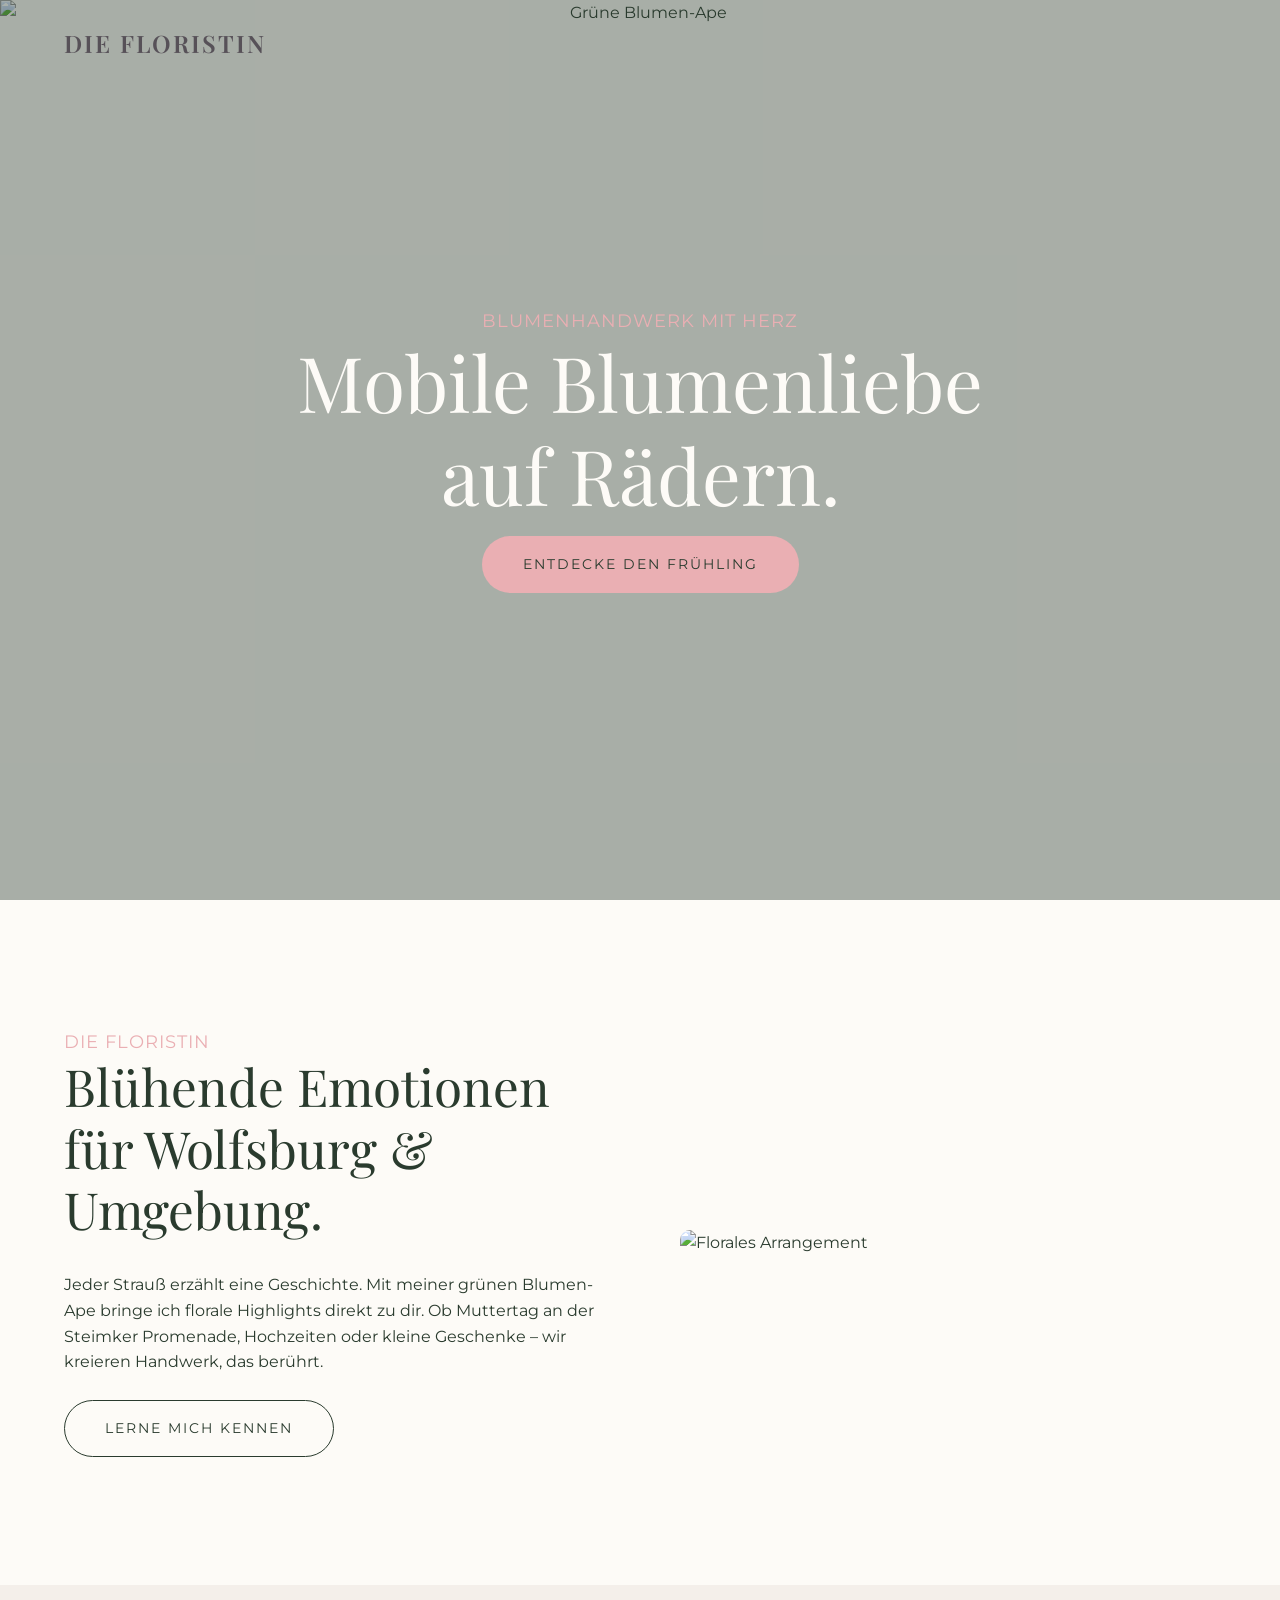
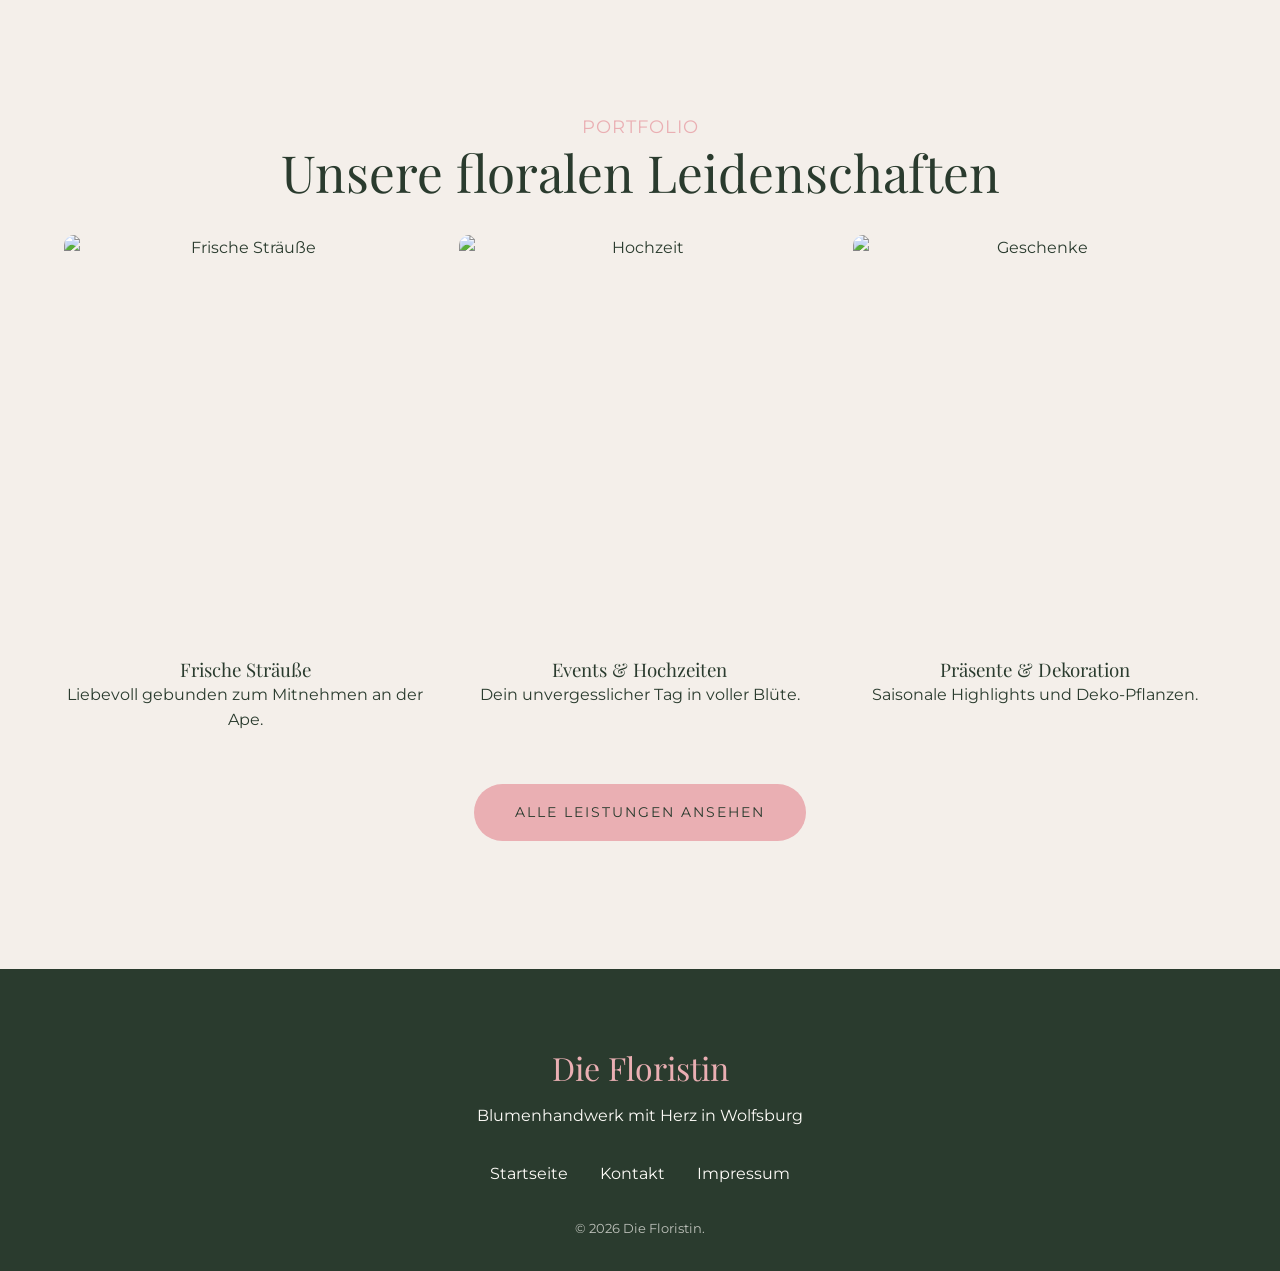
==== commit 50eabc7d: "Update index.html" ====
--- a/index.html
+++ b/index.html
@@ -3,85 +3,128 @@
 <head>
     <meta charset="UTF-8">
     <meta name="viewport" content="width=device-width, initial-scale=1.0">
-    <title>Die Floristin | Blumenhandwerk mit Herz</title>
+    <title>Die Floristin | Blumenhandwerk mit Herz in Wolfsburg</title>
     <link rel="stylesheet" href="style.css">
-    <link href="https://fonts.googleapis.com/css2?family=Montserrat:wght@400;600&family=Playfair+Display:wght@700&display=swap" rel="stylesheet">
 </head>
 <body>
 
-<header>
-    <a href="index.html" class="logo">DIE FLORISTIN</a>
-    <button class="menu-trigger" onclick="toggleMenu()">
-        <div class="hamburger"></div>
-    </button>
-</header>
+    <header>
+        <a href="index.html" class="logo">DIE FLORISTIN</a>
+        <button class="hamburger" aria-label="Menu öffnen">
+            <span></span><span></span><span></span>
+        </button>
+    </header>
 
-<nav id="menu-overlay">
-    <a href="index.html">Home</a>
-    <a href="angebote.html">Angebote</a>
-    <a href="ueber-uns.html">Über Uns</a>
-    <a href="events.html">Events</a>
-    <a href="anfrage.html">Anfrage</a>
-    <a href="kontakt.html">Kontakt</a>
-</nav>
-
-<main class="bento-container">
-    <!-- Hero Block -->
-    <div class="bento-item col-2 row-2 reveal">
-        <img src="https://images.unsplash.com/photo-1596033103445-6a56f671c6ca?auto=format&fit=crop&q=80&w=1200" alt="Grüne Ape Blumenmobil">
-        <div class="bento-content">
-            <h1>Mobile Blumenliebe auf Rädern</h1>
-            <p>Handwerk mit Herz in Wolfsburg & Umgebung.</p>
-        </div>
+    <div class="menu-overlay">
+        <nav>
+            <ul>
+                <li><a href="index.html">Startseite</a></li>
+                <li><a href="angebote.html">Angebote & Kreationen</a></li>
+                <li><a href="ueber-uns.html">Über Mich & Die Ape</a></li>
+                <li><a href="anfrage.html">Anfragen</a></li>
+                <li><a href="kontakt.html">Kontakt</a></li>
+            </ul>
+        </nav>
     </div>
 
-    <!-- Philosophie -->
-    <div class="bento-item col-2 reveal" style="background: var(--mint); color: var(--mocha);">
-        <div style="padding: 2.5rem;">
-            <h2>Nachhaltig & Frisch</h2>
-            <p>Wir lieben Saisonalität. Unsere Blumen erzählen Geschichten aus der Region.</p>
-            <a href="ueber-uns.html" class="btn-premium" style="margin-top: 1.5rem;">Mehr erfahren</a>
+    <section class="hero">
+        <!-- Hochwertiges Platzhalterbild: Blumen-Truck/Ape -->
+        <img src="https://images.unsplash.com/photo-1563241527-3004b7be0ffd?auto=format&fit=crop&w=1920&q=80" alt="Grüne Blumen-Ape" class="hero-img">
+        <div class="hero-overlay"></div>
+        <div class="hero-content reveal">
+            <span class="lead">Blumenhandwerk mit Herz</span>
+            <h1 class="headline-lg">Mobile Blumenliebe auf Rädern.</h1>
+            <a href="angebote.html" class="btn btn-primary">Entdecke den Frühling</a>
         </div>
-    </div>
+    </section>
 
-    <!-- Quick Link Workshops -->
-    <div class="bento-item reveal">
-        <img src="https://images.unsplash.com/photo-1526047932273-341f2a7631f9?auto=format&fit=crop&q=80&w=600" alt="Workshop">
-        <div class="bento-content">
-            <h3>Workshops</h3>
+    <section class="section">
+        <div class="container split-section">
+            <div class="split-text reveal">
+                <span class="lead">Die Floristin</span>
+                <h2 class="headline-md">Blühende Emotionen für Wolfsburg & Umgebung.</h2>
+                <p>Jeder Strauß erzählt eine Geschichte. Mit meiner grünen Blumen-Ape bringe ich florale Highlights direkt zu dir. Ob Muttertag an der Steimker Promenade, Hochzeiten oder kleine Geschenke – wir kreieren Handwerk, das berührt.</p>
+                <br>
+                <a href="ueber-uns.html" class="btn btn-outline">Lerne mich kennen</a>
+            </div>
+            <div class="split-image image-wrapper reveal">
+                <img src="https://images.unsplash.com/photo-1582794543139-8ac9cb0f7b11?auto=format&fit=crop&w=800&q=80" alt="Florales Arrangement" class="img-hover">
+            </div>
         </div>
-    </div>
+    </section>
 
-    <!-- Quick Link Shop -->
-    <div class="bento-item reveal">
-        <img src="https://images.unsplash.com/photo-1519340241574-2dec39624d21?auto=format&fit=crop&q=80&w=600" alt="Ecuador Surprise">
-        <div class="bento-content">
-            <h3>Angebote</h3>
+    <section class="section bg-alt text-center">
+        <div class="container reveal">
+            <span class="lead">Portfolio</span>
+            <h2 class="headline-md">Unsere floralen Leidenschaften</h2>
+            <div class="grid-3">
+                <div class="card">
+                    <div class="image-wrapper"><img src="https://images.unsplash.com/photo-1561181286-d3fee7d55ef6?auto=format&fit=crop&w=600&q=80" alt="Frische Sträuße" class="img-hover"></div>
+                    <h3>Frische Sträuße</h3>
+                    <p>Liebevoll gebunden zum Mitnehmen an der Ape.</p>
+                </div>
+                <div class="card">
+                    <div class="image-wrapper"><img src="https://images.unsplash.com/photo-1519225421980-715cb0215aed?auto=format&fit=crop&w=600&q=80" alt="Hochzeit" class="img-hover"></div>
+                    <h3>Events & Hochzeiten</h3>
+                    <p>Dein unvergesslicher Tag in voller Blüte.</p>
+                </div>
+                <div class="card">
+                    <div class="image-wrapper"><img src="https://images.unsplash.com/photo-1610631066894-0290ba820eba?auto=format&fit=crop&w=600&q=80" alt="Geschenke" class="img-hover"></div>
+                    <h3>Präsente & Dekoration</h3>
+                    <p>Saisonale Highlights und Deko-Pflanzen.</p>
+                </div>
+            </div>
+            <br><br>
+            <a href="angebote.html" class="btn btn-primary">Alle Leistungen ansehen</a>
         </div>
-    </div>
+    </section>
 
-    <!-- Akzent Box -->
-    <div class="bento-item col-2 reveal" style="background: var(--coral); display: flex; align-items: center; justify-content: center; text-align: center;">
-         <div style="padding: 2rem;">
-            <h2 style="color: white;">„Blumen sind das Lächeln der Erde.“</h2>
-         </div>
-    </div>
-</main>
+    <footer>
+        <div class="container">
+            <h2 class="footer-logo">Die Floristin</h2>
+            <p>Blumenhandwerk mit Herz in Wolfsburg</p>
+            <div class="footer-links">
+                <a href="index.html">Startseite</a>
+                <a href="kontakt.html">Kontakt</a>
+                <a href="impressum.html">Impressum</a> <!-- Platzhalter für Datei 6 -->
+            </div>
+            <p style="font-size: 0.8rem; opacity: 0.7;">&copy; 2026 Die Floristin.</p>
+        </div>
+    </footer>
 
+    <!-- JS Snippet hier einfügen -->
 <script>
-    function toggleMenu() {
-        document.body.classList.toggle('menu-open');
-    }
+    // Menü Steuerung
+    const hamburger = document.querySelector('.hamburger');
+    const menuOverlay = document.querySelector('.menu-overlay');
 
-    // Intersection Observer for Reveal Effects
-    const observerOptions = { threshold: 0.1 };
-    const observer = new IntersectionObserver((entries) => {
+    hamburger.addEventListener('click', () => {
+        hamburger.classList.toggle('active');
+        menuOverlay.classList.toggle('active');
+        // Ändert die Farbe des Headers je nach Menü-Status
+        if(hamburger.classList.contains('active')) {
+            document.querySelector('header').style.mixBlendMode = 'normal';
+            document.querySelector('.logo').style.color = 'var(--clr-bg)';
+            document.querySelectorAll('.hamburger span').forEach(s => s.style.backgroundColor = 'var(--clr-bg)');
+        } else {
+            document.querySelector('header').style.mixBlendMode = 'difference';
+            document.querySelector('.logo').style.color = '#fff';
+            document.querySelectorAll('.hamburger span').forEach(s => s.style.backgroundColor = '#fff');
+        }
+    });
+
+    // Scroll Reveal Animation (Intersection Observer)
+    const revealElements = document.querySelectorAll('.reveal');
+    const revealObserver = new IntersectionObserver((entries, observer) => {
         entries.forEach(entry => {
-            if (entry.isIntersecting) entry.target.classList.add('active');
+            if (entry.isIntersecting) {
+                entry.target.classList.add('active');
+                observer.unobserve(entry.target);
+            }
         });
-    }, observerOptions);
+    }, { threshold: 0.15 });
 
-    document.querySelectorAll('.reveal').forEach(el => observer.observe(el));
+    revealElements.forEach(el => revealObserver.observe(el));
 </script>
 </body>
 </html>
--- a/style.css
+++ b/style.css
@@ -1,15 +1,22 @@
-/* 
-   Project: Die Floristin - Premium E-Commerce
-   Concept: Minimalist Maximalism / Bento Grid
-*/
+/* =========================================
+   BASE & VARIABLES
+   ========================================= */
+@import url('https://fonts.googleapis.com/css2?family=Montserrat:wght@300;400;500&family=Playfair+Display:ital,wght@0,400;0,600;1,400&display=swap');
 
 :root {
-    --mocha: #3C2A21;
-    --vanilla: #F5EBE0;
-    --coral: #FF7F50;
-    --mint: #AAF0D1;
-    --text: #2D2424;
-    --transition: all 0.6s cubic-bezier(0.16, 1, 0.3, 1);
+    --clr-bg: #FDFBF7; /* Warmes Creme, kein reines Weiß */
+    --clr-bg-alt: #F4EFEA; /* Subtile Abtrennung */
+    --clr-text: #2A3B2E; /* Dunkles Ape-Grün für Text */
+    --clr-accent: #EAAFB3; /* Blush Pink aus dem Logo */
+    --clr-accent-hover: #d9979b;
+    
+    --font-heading: 'Playfair Display', serif;
+    --font-body: 'Montserrat', sans-serif;
+    
+    --spacing-sm: 1rem;
+    --spacing-md: 2rem;
+    --spacing-lg: 5rem;
+    --spacing-xl: 8rem;
 }
 
 * {
@@ -19,161 +26,315 @@
 }
 
 body {
-    background-color: var(--vanilla);
-    color: var(--text);
-    font-family: 'Montserrat', sans-serif;
+    font-family: var(--font-body);
+    background-color: var(--clr-bg);
+    color: var(--clr-text);
     line-height: 1.6;
     overflow-x: hidden;
 }
 
-h1, h2, h3 {
-    font-family: 'Playfair Display', serif;
-    font-weight: 700;
-    color: var(--mocha);
-}
-
-/* --- NAVIGATION & OVERLAY --- */
+h1, h2, h3, h4 {
+    font-family: var(--font-heading);
+    font-weight: 400;
+    line-height: 1.2;
+}
+
+a {
+    text-decoration: none;
+    color: var(--clr-text);
+    transition: color 0.3s ease;
+}
+
+img {
+    max-width: 100%;
+    height: auto;
+    display: block;
+}
+
+/* =========================================
+   TYPOGRAPHY
+   ========================================= */
+.text-center { text-align: center; }
+.headline-lg { font-size: clamp(3rem, 6vw, 5.5rem); margin-bottom: var(--spacing-sm); }
+.headline-md { font-size: clamp(2rem, 4vw, 3.5rem); margin-bottom: var(--spacing-md); }
+.lead { font-size: 1.1rem; letter-spacing: 1px; text-transform: uppercase; margin-bottom: 1rem; color: var(--clr-accent); }
+
+/* =========================================
+   LAYOUT & CONTAINERS
+   ========================================= */
+.container {
+    width: 90%;
+    max-width: 1400px;
+    margin: 0 auto;
+}
+
+.section {
+    padding: var(--spacing-xl) 0;
+}
+
+.bg-alt {
+    background-color: var(--clr-bg-alt);
+}
+
+/* =========================================
+   NAVIGATION & OVERLAY MENU (Mobile First)
+   ========================================= */
 header {
-    position: fixed;
-    top: 0;
-    width: 100%;
-    padding: 2rem;
-    z-index: 1000;
-    display: flex;
-    justify-content: space-between;
-    align-items: center;
-}
-
-.logo {
-    font-family: 'Playfair Display', serif;
-    font-size: 1.5rem;
-    text-decoration: none;
-    color: var(--mocha);
-    z-index: 1001;
-}
-
-.menu-trigger {
-    cursor: pointer;
-    z-index: 1001;
-    background: none;
-    border: none;
-}
-
-.hamburger {
-    width: 30px;
-    height: 2px;
-    background: var(--mocha);
-    position: relative;
-    transition: var(--transition);
-}
-
-.hamburger::before, .hamburger::after {
-    content: '';
-    position: absolute;
-    width: 30px;
-    height: 2px;
-    background: var(--mocha);
-    left: 0;
-    transition: var(--transition);
-}
-
-.hamburger::before { top: -8px; }
-.hamburger::after { bottom: -8px; }
-
-.menu-open .hamburger { background: transparent; }
-.menu-open .hamburger::before { transform: rotate(45deg); top: 0; background: var(--vanilla); }
-.menu-open .hamburger::after { transform: rotate(-45deg); bottom: 0; background: var(--vanilla); }
-
-#menu-overlay {
     position: fixed;
     top: 0;
     left: 0;
     width: 100%;
+    padding: 1.5rem 5%;
+    display: flex;
+    justify-content: space-between;
+    align-items: center;
+    z-index: 1000;
+    mix-blend-mode: difference; /* Sorgt dafür, dass Menü auf hell/dunkel lesbar ist */
+    color: #fff;
+}
+
+.logo {
+    font-family: var(--font-heading);
+    font-size: 1.5rem;
+    font-weight: 600;
+    letter-spacing: 2px;
+    color: currentColor;
+    z-index: 1001;
+}
+
+.hamburger {
+    background: none;
+    border: none;
+    cursor: pointer;
+    z-index: 1001;
+    display: flex;
+    flex-direction: column;
+    gap: 6px;
+}
+
+.hamburger span {
+    display: block;
+    width: 30px;
+    height: 2px;
+    background-color: currentColor;
+    transition: all 0.3s ease;
+}
+
+/* Hamburger Animation */
+.hamburger.active span:nth-child(1) { transform: translateY(8px) rotate(45deg); }
+.hamburger.active span:nth-child(2) { opacity: 0; }
+.hamburger.active span:nth-child(3) { transform: translateY(-8px) rotate(-45deg); }
+
+.menu-overlay {
+    position: fixed;
+    top: 0;
+    left: 0;
+    width: 100vw;
     height: 100vh;
-    background: var(--mocha);
+    background-color: var(--clr-text);
+    color: var(--clr-bg);
     display: flex;
     flex-direction: column;
     justify-content: center;
     align-items: center;
     opacity: 0;
-    visibility: hidden;
-    transition: var(--transition);
-    z-index: 1000;
-}
-
-.menu-open #menu-overlay {
+    pointer-events: none;
+    transition: opacity 0.5s ease-in-out;
+    z-index: 999;
+}
+
+.menu-overlay.active {
     opacity: 1;
-    visibility: visible;
-}
-
-#menu-overlay a {
-    font-family: 'Playfair Display', serif;
-    font-size: 3rem;
-    color: var(--vanilla);
-    text-decoration: none;
-    margin: 1rem 0;
-    transition: var(--transition);
-}
-
-#menu-overlay a:hover {
-    color: var(--coral);
-    padding-left: 20px;
-}
-
-/* --- BENTO GRID SYSTEM --- */
-.bento-container {
-    max-width: 1400px;
-    margin: 120px auto 60px;
-    padding: 0 2rem;
-    display: grid;
-    grid-template-columns: repeat(4, 1fr);
-    grid-auto-rows: 300px;
-    gap: 1.5rem;
-}
-
-.bento-item {
-    background: white;
-    border-radius: 24px;
+    pointer-events: all;
+}
+
+.menu-overlay nav ul {
+    list-style: none;
+    text-align: center;
+}
+
+.menu-overlay nav ul li {
+    margin: 1.5rem 0;
     overflow: hidden;
+}
+
+.menu-overlay nav ul li a {
+    font-family: var(--font-heading);
+    font-size: clamp(2.5rem, 5vw, 4rem);
+    color: var(--clr-bg);
+    display: inline-block;
     position: relative;
-    box-shadow: 0 10px 30px rgba(0,0,0,0.05);
-    transition: var(--transition);
-}
-
-.bento-item:hover {
-    transform: translateY(-10px) scale(1.02);
-}
-
-.bento-item img {
+}
+
+.menu-overlay nav ul li a:hover {
+    color: var(--clr-accent);
+    font-style: italic;
+}
+
+/* =========================================
+   HERO SECTION
+   ========================================= */
+.hero {
+    height: 100vh;
+    position: relative;
+    display: flex;
+    align-items: center;
+    justify-content: center;
+    text-align: center;
+    overflow: hidden;
+}
+
+.hero-img {
+    position: absolute;
+    top: 0;
+    left: 0;
     width: 100%;
     height: 100%;
     object-fit: cover;
-    transition: var(--transition);
-}
-
-.bento-item:hover img {
-    transform: scale(1.1);
-}
-
-.bento-content {
+    z-index: -2;
+    transform: scale(1.05); /* Für subtiles Herauszoomen beim Laden */
+    animation: zoomOut 10s ease forwards;
+}
+
+.hero-overlay {
     position: absolute;
-    bottom: 0;
+    top: 0;
     left: 0;
+    width: 100%;
+    height: 100%;
+    background: rgba(42, 59, 46, 0.4); /* Dunkelgrünes Overlay für Lesbarkeit */
+    z-index: -1;
+}
+
+.hero-content {
+    color: var(--clr-bg);
+    max-width: 800px;
     padding: 2rem;
-    background: linear-gradient(transparent, rgba(0,0,0,0.6));
-    color: white;
+}
+
+/* =========================================
+   BUTTONS
+   ========================================= */
+.btn {
+    display: inline-block;
+    padding: 1rem 2.5rem;
+    font-size: 0.9rem;
+    text-transform: uppercase;
+    letter-spacing: 2px;
+    border-radius: 50px;
+    transition: all 0.4s ease;
+    cursor: pointer;
+    border: 1px solid transparent;
+}
+
+.btn-primary {
+    background-color: var(--clr-accent);
+    color: var(--clr-text);
+}
+
+.btn-primary:hover {
+    background-color: transparent;
+    border-color: var(--clr-accent);
+    color: var(--clr-accent);
+}
+
+.btn-outline {
+    background-color: transparent;
+    border: 1px solid var(--clr-text);
+    color: var(--clr-text);
+}
+
+.btn-outline:hover {
+    background-color: var(--clr-text);
+    color: var(--clr-bg);
+}
+
+/* =========================================
+   GRIDS & IMAGE STYLING (Minimalist Maximalism)
+   ========================================= */
+.split-section {
+    display: flex;
+    flex-wrap: wrap;
+    align-items: center;
+    gap: var(--spacing-lg);
+}
+
+.split-text, .split-image {
+    flex: 1 1 400px;
+}
+
+.image-wrapper {
+    overflow: hidden;
+    border-radius: 10px; /* Leichte Rundung für Eleganz */
+}
+
+.img-hover {
+    transition: transform 0.8s cubic-bezier(0.25, 0.46, 0.45, 0.94);
+}
+
+.image-wrapper:hover .img-hover {
+    transform: scale(1.05);
+}
+
+.grid-3 {
+    display: grid;
+    grid-template-columns: repeat(auto-fit, minmax(300px, 1fr));
+    gap: 2rem;
+}
+
+.card {
+    text-align: center;
+}
+.card .image-wrapper {
+    height: 400px;
+    margin-bottom: 1.5rem;
+}
+.card .image-wrapper img {
+    height: 100%;
+    object-fit: cover;
+}
+
+/* =========================================
+   FORMS (Premium Styling)
+   ========================================= */
+.premium-form {
+    max-width: 600px;
+    margin: 0 auto;
+}
+
+.form-group {
+    margin-bottom: 2rem;
+    position: relative;
+}
+
+.form-group input, 
+.form-group select, 
+.form-group textarea {
     width: 100%;
-}
-
-/* Grid Varianten */
-.col-2 { grid-column: span 2; }
-.row-2 { grid-row: span 2; }
-
-/* --- REVEAL ANIMATION --- */
+    padding: 1rem 0;
+    background: transparent;
+    border: none;
+    border-bottom: 1px solid rgba(42, 59, 46, 0.3);
+    font-family: var(--font-body);
+    font-size: 1rem;
+    color: var(--clr-text);
+    outline: none;
+    transition: border-color 0.3s ease;
+}
+
+.form-group input:focus, 
+.form-group select:focus, 
+.form-group textarea:focus {
+    border-bottom: 1px solid var(--clr-text);
+}
+
+/* =========================================
+   ANIMATIONS (Intersection Observer)
+   ========================================= */
 .reveal {
     opacity: 0;
-    transform: translateY(30px);
-    transition: all 0.8s ease-out;
+    transform: translateY(40px);
+    transition: all 1s cubic-bezier(0.25, 0.46, 0.45, 0.94);
 }
 
 .reveal.active {
@@ -181,36 +342,37 @@
     transform: translateY(0);
 }
 
-/* --- BUTTONS --- */
-.btn-premium {
-    display: inline-block;
-    padding: 1rem 2.5rem;
-    background: var(--mocha);
-    color: var(--vanilla);
-    text-decoration: none;
-    border-radius: 50px;
-    font-weight: 600;
-    transition: var(--transition);
-    border: 2px solid var(--mocha);
-}
-
-.btn-premium:hover {
-    background: transparent;
-    color: var(--mocha);
-}
-
-/* --- MOBILE OPTIMIZATION --- */
-@media (max-width: 900px) {
-    .bento-container {
-        grid-template-columns: repeat(2, 1fr);
-    }
-    #menu-overlay a { font-size: 2rem; }
-}
-
-@media (max-width: 600px) {
-    .bento-container {
-        grid-template-columns: 1fr;
-        grid-auto-rows: auto;
-    }
-    .col-2 { grid-column: span 1; }
-}
+@keyframes zoomOut {
+    from { transform: scale(1.1); }
+    to { transform: scale(1); }
+}
+
+/* =========================================
+   FOOTER
+   ========================================= */
+footer {
+    background-color: var(--clr-text);
+    color: var(--clr-bg);
+    padding: var(--spacing-lg) 0 2rem;
+    text-align: center;
+}
+
+.footer-logo {
+    font-family: var(--font-heading);
+    font-size: 2rem;
+    color: var(--clr-accent);
+    margin-bottom: 1rem;
+}
+
+.footer-links {
+    margin: 2rem 0;
+    display: flex;
+    justify-content: center;
+    gap: 2rem;
+}
+.footer-links a {
+    color: var(--clr-bg);
+}
+.footer-links a:hover {
+    color: var(--clr-accent);
+}
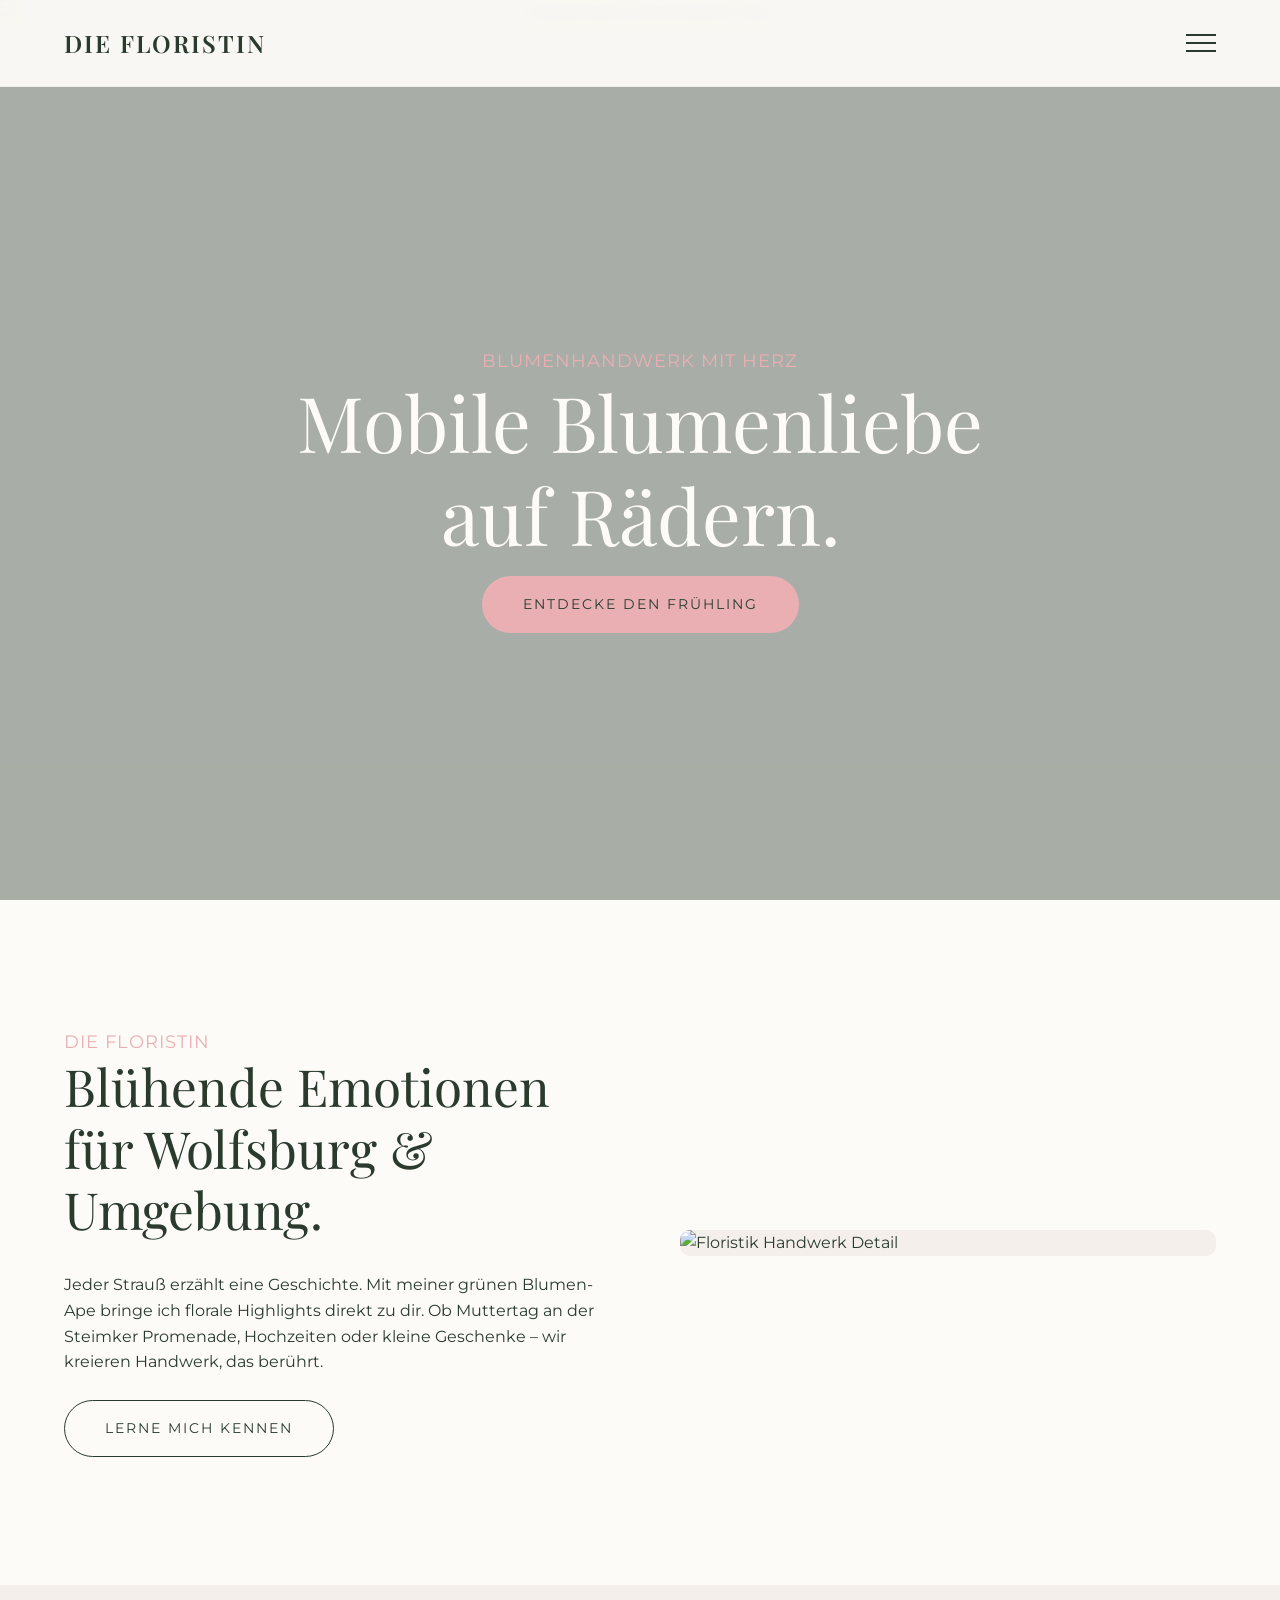
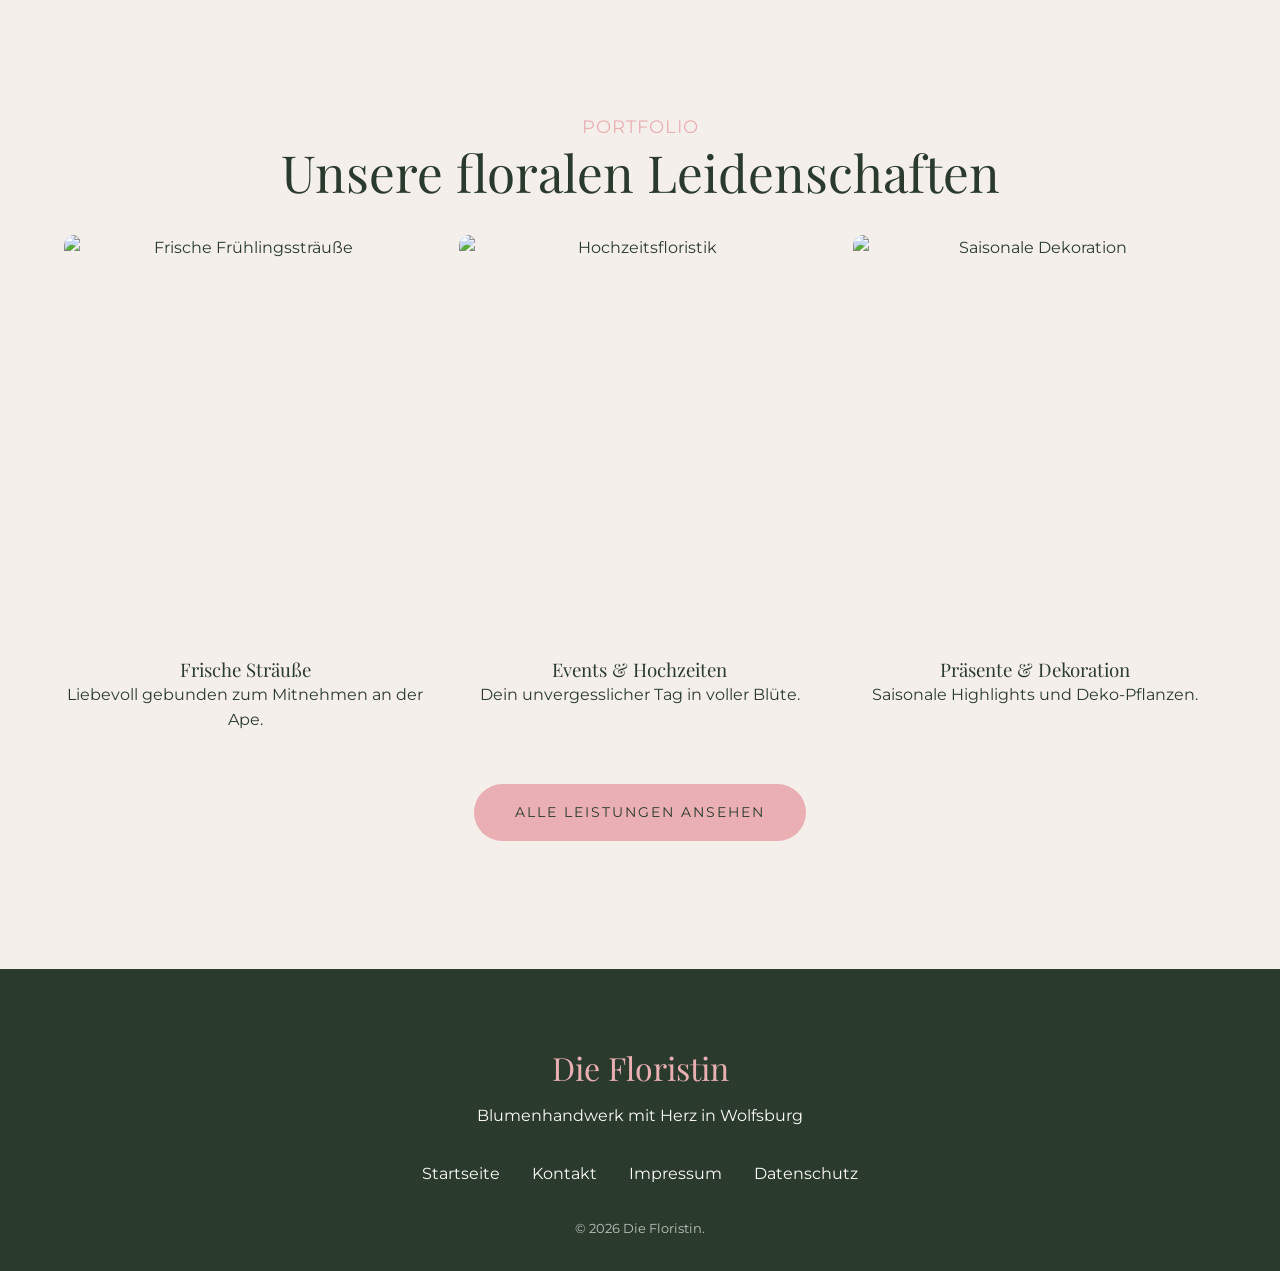
==== commit b60ebf1d: "Update index.html" ====
--- a/index.html
+++ b/index.html
@@ -22,14 +22,13 @@
                 <li><a href="angebote.html">Angebote & Kreationen</a></li>
                 <li><a href="ueber-uns.html">Über Mich & Die Ape</a></li>
                 <li><a href="anfrage.html">Anfragen</a></li>
-                <li><a href="kontakt.html">Kontakt</a></li>
+                <li><a href="kontakt.html">Contact</a></li>
             </ul>
         </nav>
     </div>
 
     <section class="hero">
-        <!-- Hochwertiges Platzhalterbild: Blumen-Truck/Ape -->
-        <img src="https://images.unsplash.com/photo-1563241527-3004b7be0ffd?auto=format&fit=crop&w=1920&q=80" alt="Grüne Blumen-Ape" class="hero-img">
+        <img src="https://images.unsplash.com/photo-1550345332-09e3ac987658?auto=format&fit=crop&w=1920&q=80" alt="Mobiles Blumenhandwerk Ape" class="hero-img">
         <div class="hero-overlay"></div>
         <div class="hero-content reveal">
             <span class="lead">Blumenhandwerk mit Herz</span>
@@ -48,7 +47,7 @@
                 <a href="ueber-uns.html" class="btn btn-outline">Lerne mich kennen</a>
             </div>
             <div class="split-image image-wrapper reveal">
-                <img src="https://images.unsplash.com/photo-1582794543139-8ac9cb0f7b11?auto=format&fit=crop&w=800&q=80" alt="Florales Arrangement" class="img-hover">
+                <img src="https://images.unsplash.com/photo-1526047932273-341f2a7631f9?auto=format&fit=crop&w=800&q=80" alt="Floristik Handwerk Detail" class="img-hover">
             </div>
         </div>
     </section>
@@ -59,17 +58,17 @@
             <h2 class="headline-md">Unsere floralen Leidenschaften</h2>
             <div class="grid-3">
                 <div class="card">
-                    <div class="image-wrapper"><img src="https://images.unsplash.com/photo-1561181286-d3fee7d55ef6?auto=format&fit=crop&w=600&q=80" alt="Frische Sträuße" class="img-hover"></div>
+                    <div class="image-wrapper"><img src="https://images.unsplash.com/photo-1561181286-d3fee7d55ef6?auto=format&fit=crop&w=600&q=80" alt="Frische Frühlingssträuße" class="img-hover"></div>
                     <h3>Frische Sträuße</h3>
                     <p>Liebevoll gebunden zum Mitnehmen an der Ape.</p>
                 </div>
                 <div class="card">
-                    <div class="image-wrapper"><img src="https://images.unsplash.com/photo-1519225421980-715cb0215aed?auto=format&fit=crop&w=600&q=80" alt="Hochzeit" class="img-hover"></div>
+                    <div class="image-wrapper"><img src="https://images.unsplash.com/photo-1519225421980-715cb0215aed?auto=format&fit=crop&w=600&q=80" alt="Hochzeitsfloristik" class="img-hover"></div>
                     <h3>Events & Hochzeiten</h3>
                     <p>Dein unvergesslicher Tag in voller Blüte.</p>
                 </div>
                 <div class="card">
-                    <div class="image-wrapper"><img src="https://images.unsplash.com/photo-1610631066894-0290ba820eba?auto=format&fit=crop&w=600&q=80" alt="Geschenke" class="img-hover"></div>
+                    <div class="image-wrapper"><img src="https://images.unsplash.com/photo-1513519245088-0e12902e5a38?auto=format&fit=crop&w=600&q=80" alt="Saisonale Dekoration" class="img-hover"></div>
                     <h3>Präsente & Dekoration</h3>
                     <p>Saisonale Highlights und Deko-Pflanzen.</p>
                 </div>
@@ -86,45 +85,35 @@
             <div class="footer-links">
                 <a href="index.html">Startseite</a>
                 <a href="kontakt.html">Kontakt</a>
-                <a href="impressum.html">Impressum</a> <!-- Platzhalter für Datei 6 -->
+                <a href="#">Impressum</a>
+                <a href="#">Datenschutz</a>
             </div>
-            <p style="font-size: 0.8rem; opacity: 0.7;">&copy; 2026 Die Floristin.</p>
+            <p style="font-size: 0.8rem; opacity: 0.7; margin-top: 2rem;">&copy; 2026 Die Floristin.</p>
         </div>
     </footer>
 
-    <!-- JS Snippet hier einfügen -->
-<script>
-    // Menü Steuerung
-    const hamburger = document.querySelector('.hamburger');
-    const menuOverlay = document.querySelector('.menu-overlay');
-
-    hamburger.addEventListener('click', () => {
-        hamburger.classList.toggle('active');
-        menuOverlay.classList.toggle('active');
-        // Ändert die Farbe des Headers je nach Menü-Status
-        if(hamburger.classList.contains('active')) {
-            document.querySelector('header').style.mixBlendMode = 'normal';
-            document.querySelector('.logo').style.color = 'var(--clr-bg)';
-            document.querySelectorAll('.hamburger span').forEach(s => s.style.backgroundColor = 'var(--clr-bg)');
-        } else {
-            document.querySelector('header').style.mixBlendMode = 'difference';
-            document.querySelector('.logo').style.color = '#fff';
-            document.querySelectorAll('.hamburger span').forEach(s => s.style.backgroundColor = '#fff');
-        }
-    });
-
-    // Scroll Reveal Animation (Intersection Observer)
-    const revealElements = document.querySelectorAll('.reveal');
-    const revealObserver = new IntersectionObserver((entries, observer) => {
-        entries.forEach(entry => {
-            if (entry.isIntersecting) {
-                entry.target.classList.add('active');
-                observer.unobserve(entry.target);
+    <script>
+        const hamburger = document.querySelector('.hamburger');
+        const menuOverlay = document.querySelector('.menu-overlay');
+        hamburger.addEventListener('click', () => {
+            hamburger.classList.toggle('active');
+            menuOverlay.classList.toggle('active');
+            if(hamburger.classList.contains('active')) {
+                document.querySelector('.logo').style.color = 'var(--clr-bg)';
+            } else {
+                document.querySelector('.logo').style.color = 'var(--clr-text)';
             }
         });
-    }, { threshold: 0.15 });
-
-    revealElements.forEach(el => revealObserver.observe(el));
-</script>
+        const revealElements = document.querySelectorAll('.reveal');
+        const revealObserver = new IntersectionObserver((entries, observer) => {
+            entries.forEach(entry => {
+                if (entry.isIntersecting) {
+                    entry.target.classList.add('active');
+                    observer.unobserve(entry.target);
+                }
+            });
+        }, { threshold: 0.1 });
+        revealElements.forEach(el => revealObserver.observe(el));
+    </script>
 </body>
 </html>
--- a/style.css
+++ b/style.css
@@ -77,7 +77,7 @@
 }
 
 /* =========================================
-   NAVIGATION & OVERLAY MENU (Mobile First)
+   NAVIGATION & OVERLAY MENU (Optimized: No Overlaps)
    ========================================= */
 header {
     position: fixed;
@@ -89,8 +89,9 @@
     justify-content: space-between;
     align-items: center;
     z-index: 1000;
-    mix-blend-mode: difference; /* Sorgt dafür, dass Menü auf hell/dunkel lesbar ist */
-    color: #fff;
+    background-color: rgba(253, 251, 247, 0.95); /* Fixiert Overlap-Bug mit verlässlichem BG */
+    border-bottom: 1px solid rgba(42, 59, 46, 0.05);
+    backdrop-filter: blur(10px);
 }
 
 .logo {
@@ -98,8 +99,9 @@
     font-size: 1.5rem;
     font-weight: 600;
     letter-spacing: 2px;
-    color: currentColor;
+    color: var(--clr-text);
     z-index: 1001;
+    transition: color 0.3s ease;
 }
 
 .hamburger {
@@ -116,14 +118,14 @@
     display: block;
     width: 30px;
     height: 2px;
-    background-color: currentColor;
+    background-color: var(--clr-text);
     transition: all 0.3s ease;
 }
 
 /* Hamburger Animation */
-.hamburger.active span:nth-child(1) { transform: translateY(8px) rotate(45deg); }
+.hamburger.active span:nth-child(1) { transform: translateY(8px) rotate(45deg); background-color: var(--clr-bg) !important; }
 .hamburger.active span:nth-child(2) { opacity: 0; }
-.hamburger.active span:nth-child(3) { transform: translateY(-8px) rotate(-45deg); }
+.hamburger.active span:nth-child(3) { transform: translateY(-8px) rotate(-45deg); background-color: var(--clr-bg) !important; }
 
 .menu-overlay {
     position: fixed;
@@ -182,6 +184,7 @@
     justify-content: center;
     text-align: center;
     overflow: hidden;
+    padding-top: 80px; /* Verhindert Abschneiden am oberen Rand */
 }
 
 .hero-img {
@@ -192,7 +195,7 @@
     height: 100%;
     object-fit: cover;
     z-index: -2;
-    transform: scale(1.05); /* Für subtiles Herauszoomen beim Laden */
+    transform: scale(1.05);
     animation: zoomOut 10s ease forwards;
 }
 
@@ -202,7 +205,7 @@
     left: 0;
     width: 100%;
     height: 100%;
-    background: rgba(42, 59, 46, 0.4); /* Dunkelgrünes Overlay für Lesbarkeit */
+    background: rgba(42, 59, 46, 0.4);
     z-index: -1;
 }
 
@@ -250,7 +253,7 @@
 }
 
 /* =========================================
-   GRIDS & IMAGE STYLING (Minimalist Maximalism)
+   GRIDS & IMAGE STYLING
    ========================================= */
 .split-section {
     display: flex;
@@ -265,11 +268,15 @@
 
 .image-wrapper {
     overflow: hidden;
-    border-radius: 10px; /* Leichte Rundung für Eleganz */
+    border-radius: 10px;
+    background-color: var(--clr-bg-alt); /* Verhindert hässliche weiße Boxen bei Ladezeit */
 }
 
 .img-hover {
     transition: transform 0.8s cubic-bezier(0.25, 0.46, 0.45, 0.94);
+    width: 100%;
+    height: 100%;
+    object-fit: cover;
 }
 
 .image-wrapper:hover .img-hover {
@@ -289,13 +296,9 @@
     height: 400px;
     margin-bottom: 1.5rem;
 }
-.card .image-wrapper img {
-    height: 100%;
-    object-fit: cover;
-}
-
-/* =========================================
-   FORMS (Premium Styling)
+
+/* =========================================
+   FORMS (Premium Styling - No Overlaps)
    ========================================= */
 .premium-form {
     max-width: 600px;
@@ -328,8 +331,56 @@
     border-bottom: 1px solid var(--clr-text);
 }
 
-/* =========================================
-   ANIMATIONS (Intersection Observer)
+.form-checkbox {
+    display: flex;
+    align-items: flex-start;
+    gap: 10px;
+    margin-bottom: 2rem;
+    text-align: left;
+    font-size: 0.85rem;
+}
+
+.form-checkbox input {
+    width: auto;
+    margin-top: 4px;
+}
+
+/* =========================================
+   Fahrplan-Tabelle & Instagram-Grid
+   ========================================= */
+.timetable-table {
+    width: 100%;
+    border-collapse: collapse;
+    margin: 2rem 0;
+    text-align: left;
+}
+
+.timetable-table th, .timetable-table td {
+    padding: 1rem;
+    border-bottom: 1px solid rgba(42, 59, 46, 0.1);
+}
+
+.timetable-table th {
+    font-family: var(--font-heading);
+    font-size: 1.2rem;
+    font-weight: 400;
+}
+
+.insta-grid {
+    display: grid;
+    grid-template-columns: repeat(4, 1fr);
+    gap: 10px;
+    margin-top: 2rem;
+}
+
+@media (max-width: 768px) {
+    .insta-grid {
+        grid-template-columns: repeat(2, 1fr);
+    }
+}
+
+/* =========================================
+   ANIMATIONS
    ========================================= */
 .reveal {
     opacity: 0;
@@ -369,6 +420,7 @@
     display: flex;
     justify-content: center;
     gap: 2rem;
+    flex-wrap: wrap;
 }
 .footer-links a {
     color: var(--clr-bg);
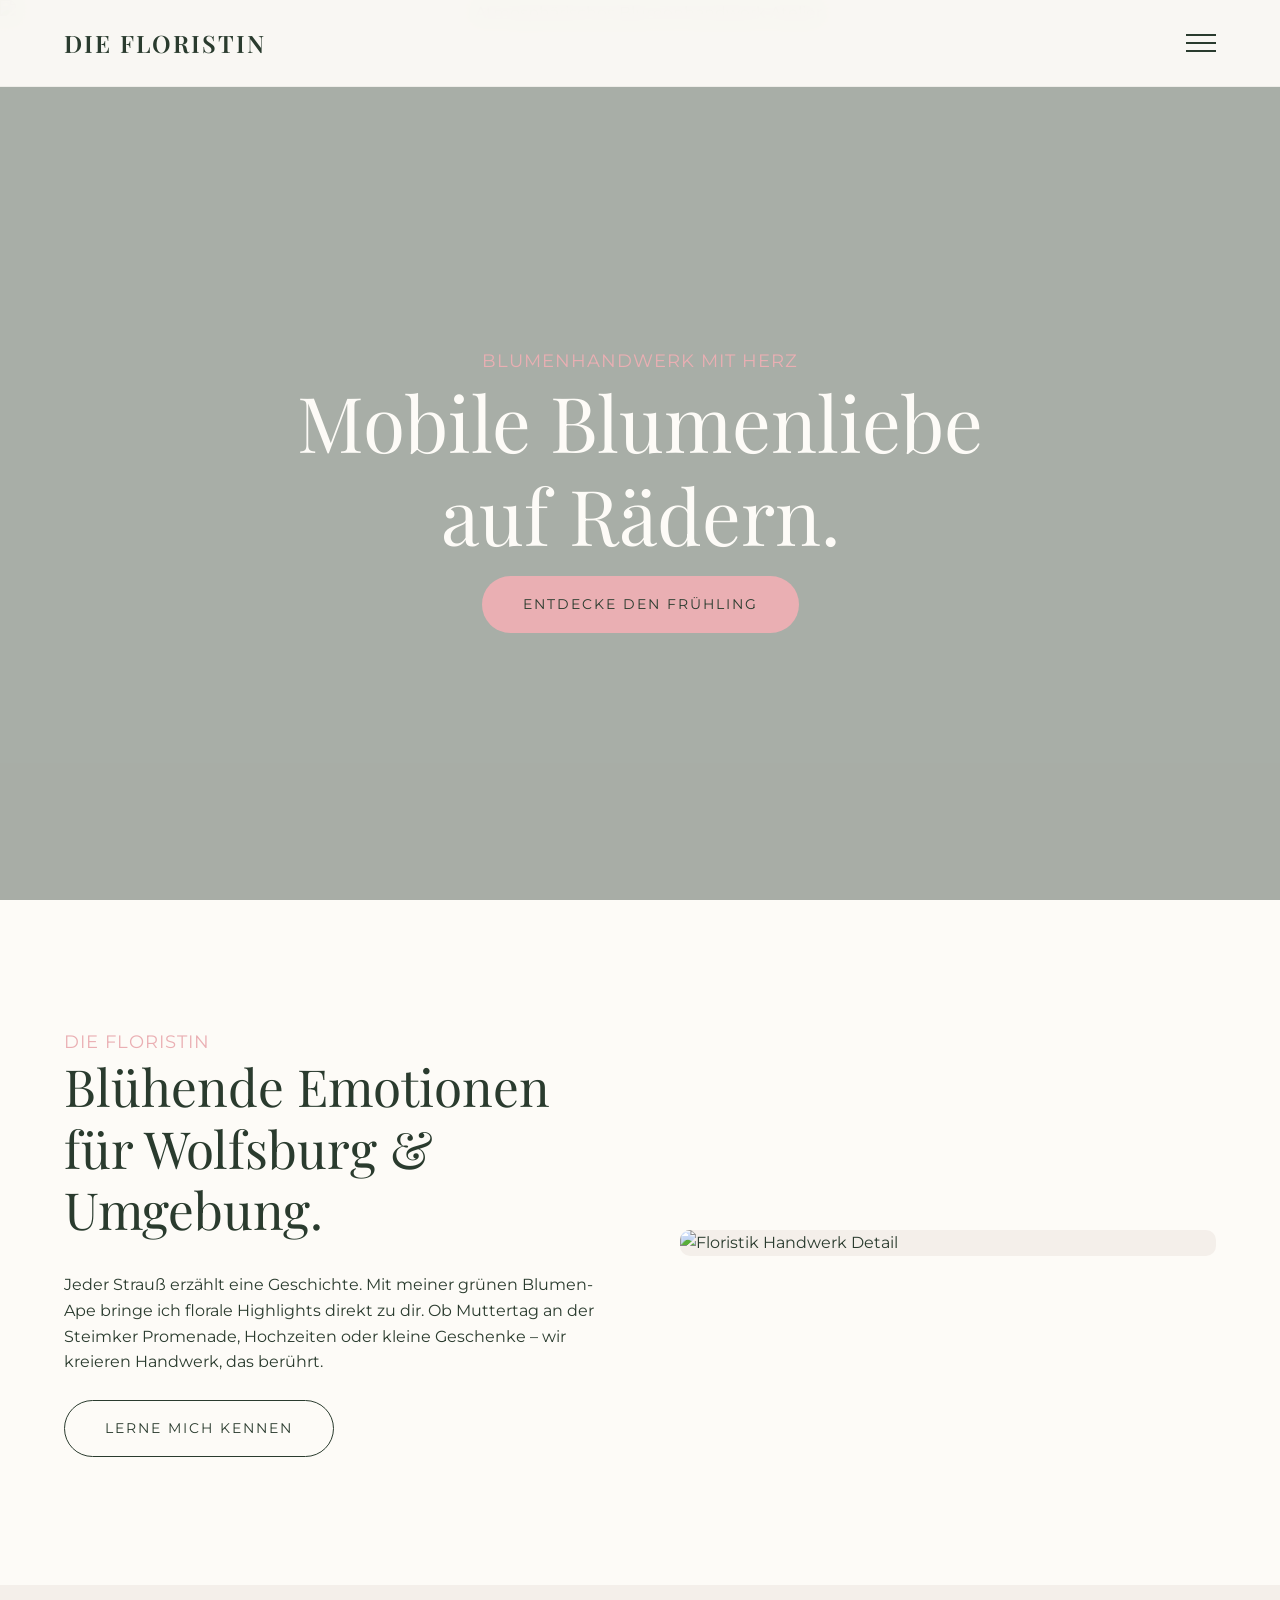
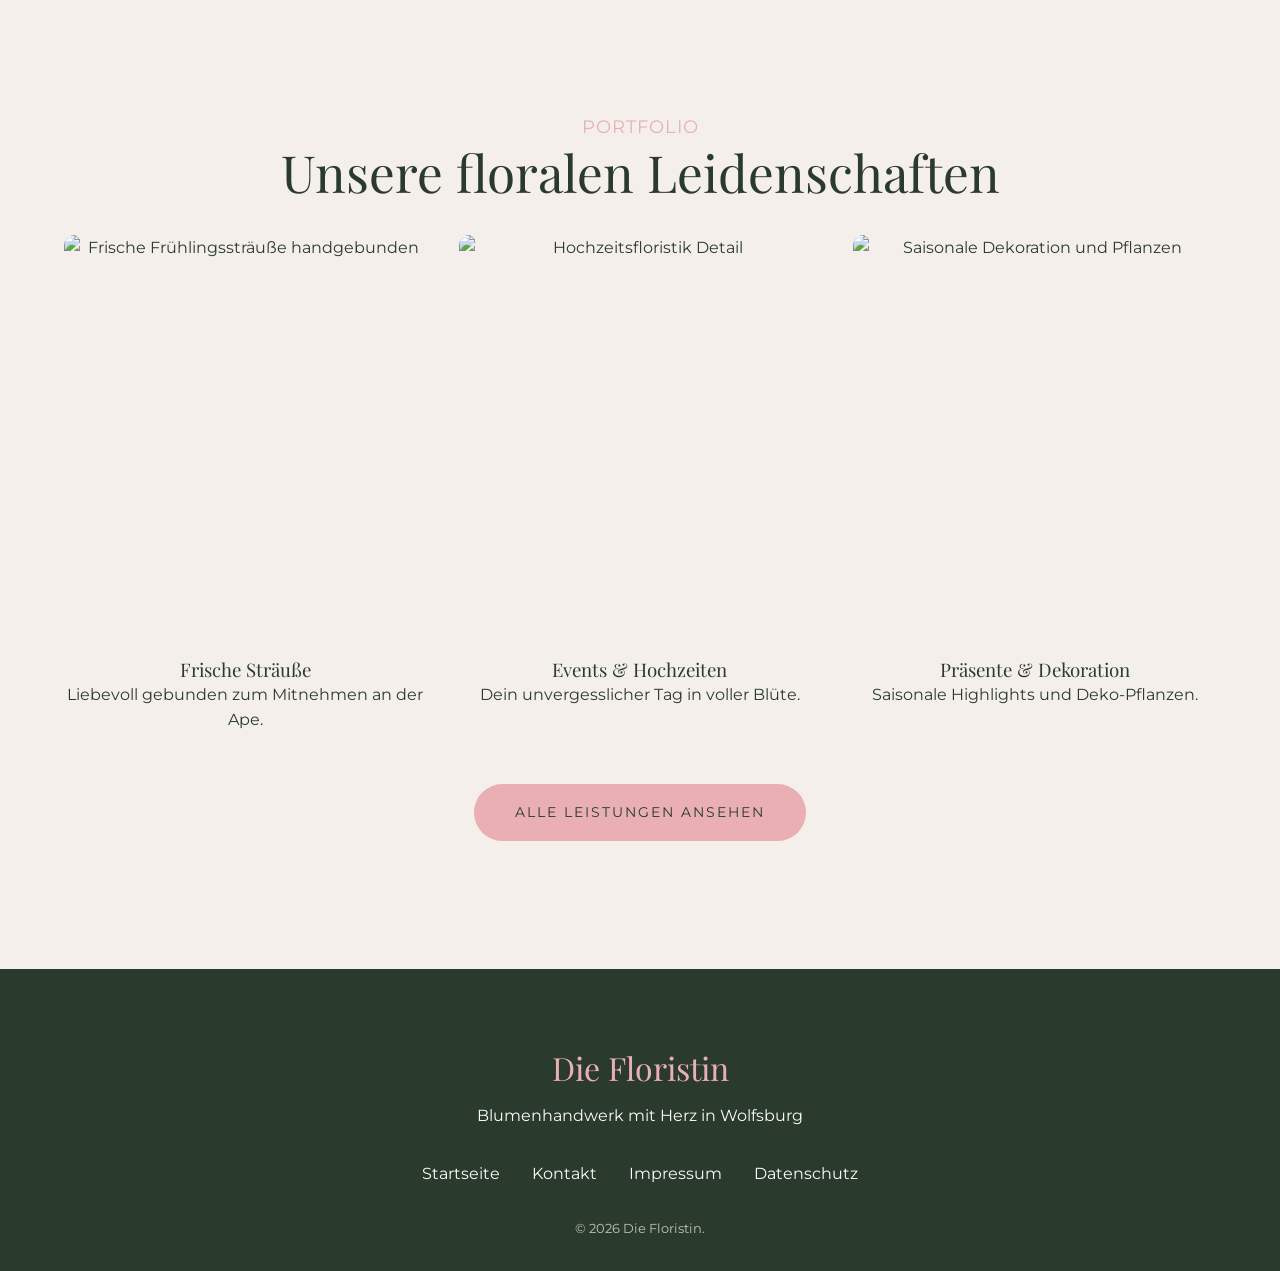
==== commit 7a048230: "Update index.html" ====
--- a/index.html
+++ b/index.html
@@ -28,7 +28,7 @@
     </div>
 
     <section class="hero">
-        <img src="https://images.unsplash.com/photo-1550345332-09e3ac987658?auto=format&fit=crop&w=1920&q=80" alt="Mobiles Blumenhandwerk Ape" class="hero-img">
+        <img src="https://images.unsplash.com/photo-1518131661676-e88358485a21?auto=format&fit=crop&w=1920&q=80" alt="Atmosphärisches Blumenhandwerk Atelier" class="hero-img">
         <div class="hero-overlay"></div>
         <div class="hero-content reveal">
             <span class="lead">Blumenhandwerk mit Herz</span>
@@ -58,17 +58,17 @@
             <h2 class="headline-md">Unsere floralen Leidenschaften</h2>
             <div class="grid-3">
                 <div class="card">
-                    <div class="image-wrapper"><img src="https://images.unsplash.com/photo-1561181286-d3fee7d55ef6?auto=format&fit=crop&w=600&q=80" alt="Frische Frühlingssträuße" class="img-hover"></div>
+                    <div class="image-wrapper"><img src="https://images.unsplash.com/photo-1596436889106-be35e843f974?auto=format&fit=crop&w=600&q=80" alt="Frische Frühlingssträuße handgebunden" class="img-hover"></div>
                     <h3>Frische Sträuße</h3>
                     <p>Liebevoll gebunden zum Mitnehmen an der Ape.</p>
                 </div>
                 <div class="card">
-                    <div class="image-wrapper"><img src="https://images.unsplash.com/photo-1519225421980-715cb0215aed?auto=format&fit=crop&w=600&q=80" alt="Hochzeitsfloristik" class="img-hover"></div>
+                    <div class="image-wrapper"><img src="https://images.unsplash.com/photo-1519225421980-715cb0215aed?auto=format&fit=crop&w=600&q=80" alt="Hochzeitsfloristik Detail" class="img-hover"></div>
                     <h3>Events & Hochzeiten</h3>
                     <p>Dein unvergesslicher Tag in voller Blüte.</p>
                 </div>
                 <div class="card">
-                    <div class="image-wrapper"><img src="https://images.unsplash.com/photo-1513519245088-0e12902e5a38?auto=format&fit=crop&w=600&q=80" alt="Saisonale Dekoration" class="img-hover"></div>
+                    <div class="image-wrapper"><img src="https://images.unsplash.com/photo-1513519245088-0e12902e5a38?auto=format&fit=crop&w=600&q=80" alt="Saisonale Dekoration und Pflanzen" class="img-hover"></div>
                     <h3>Präsente & Dekoration</h3>
                     <p>Saisonale Highlights und Deko-Pflanzen.</p>
                 </div>
@@ -88,7 +88,7 @@
                 <a href="#">Impressum</a>
                 <a href="#">Datenschutz</a>
             </div>
-            <p style="font-size: 0.8rem; opacity: 0.7; margin-top: 2rem;">&copy; 2026 Die Floristin.</p>
+            <p style="font-size: 0.8rem; opacity: 0.7; margin-top: 2rem;">© 2026 Die Floristin.</p>
         </div>
     </footer>
 
